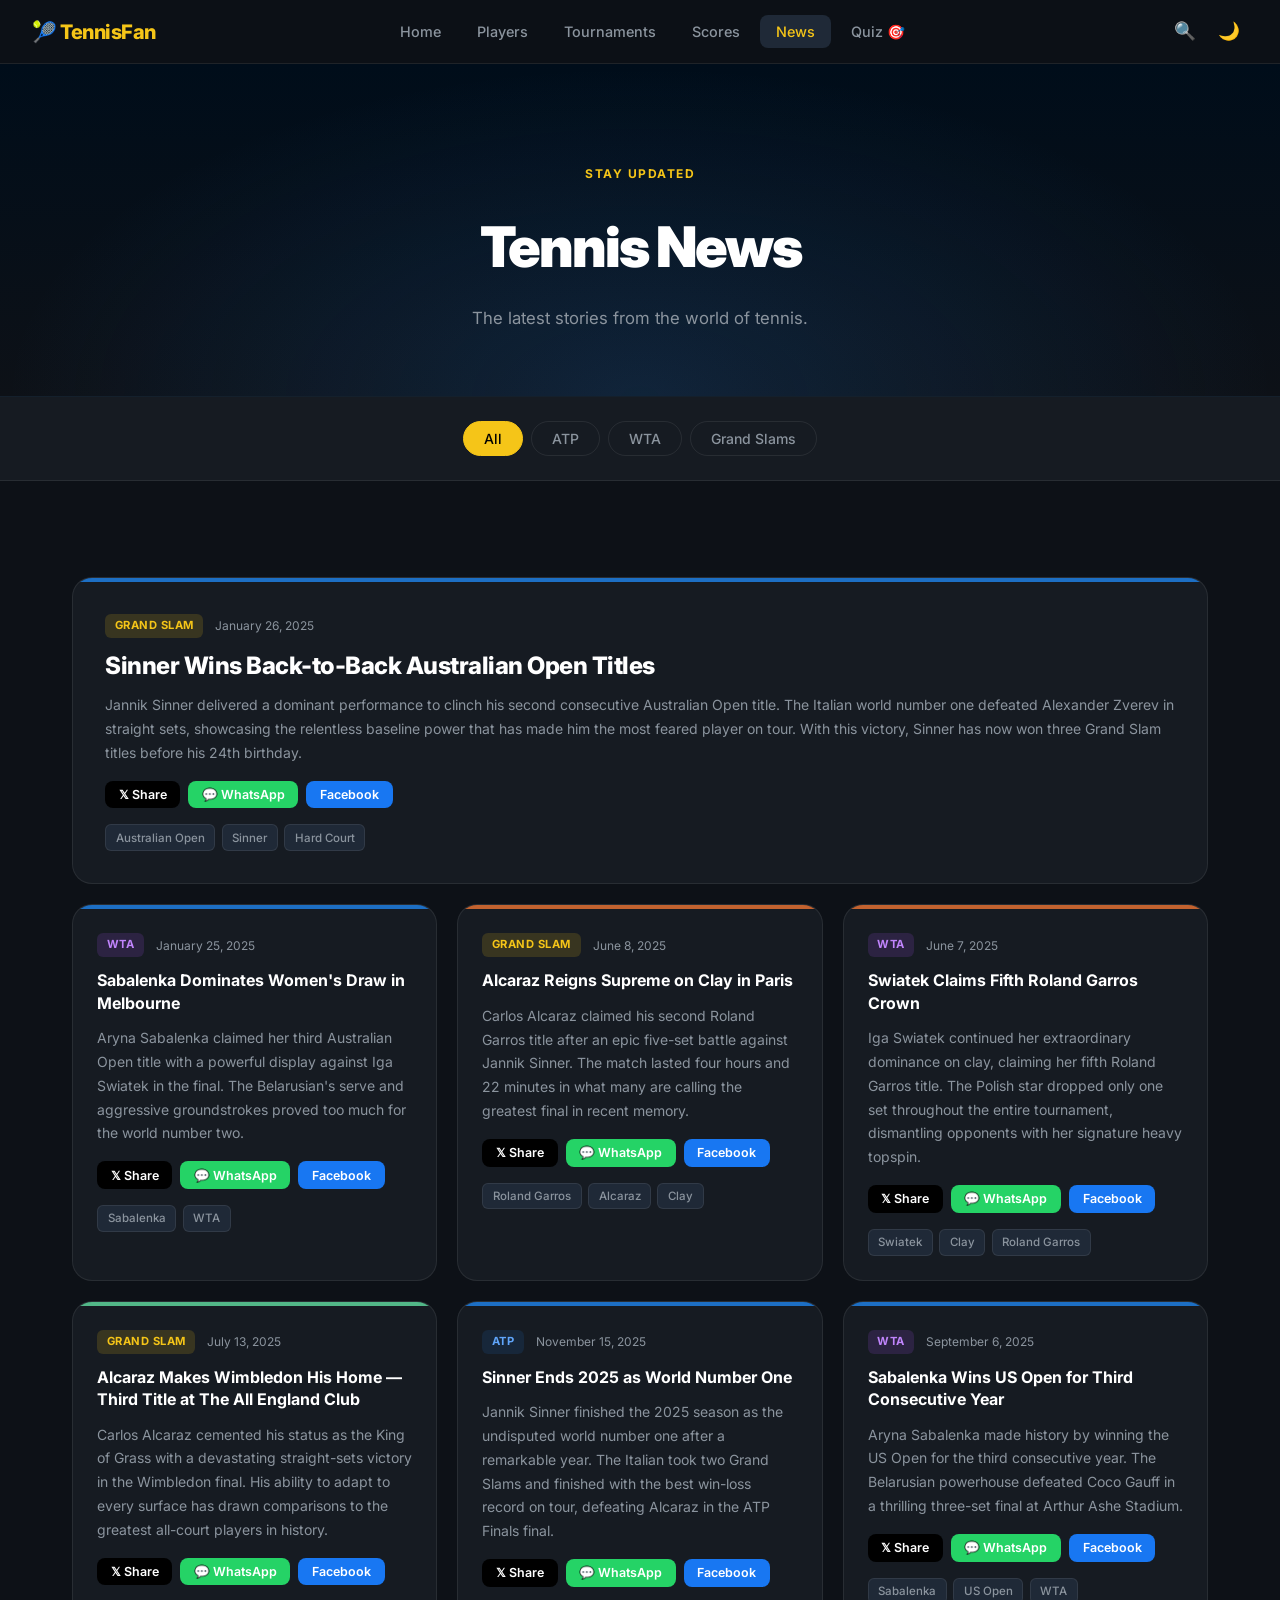
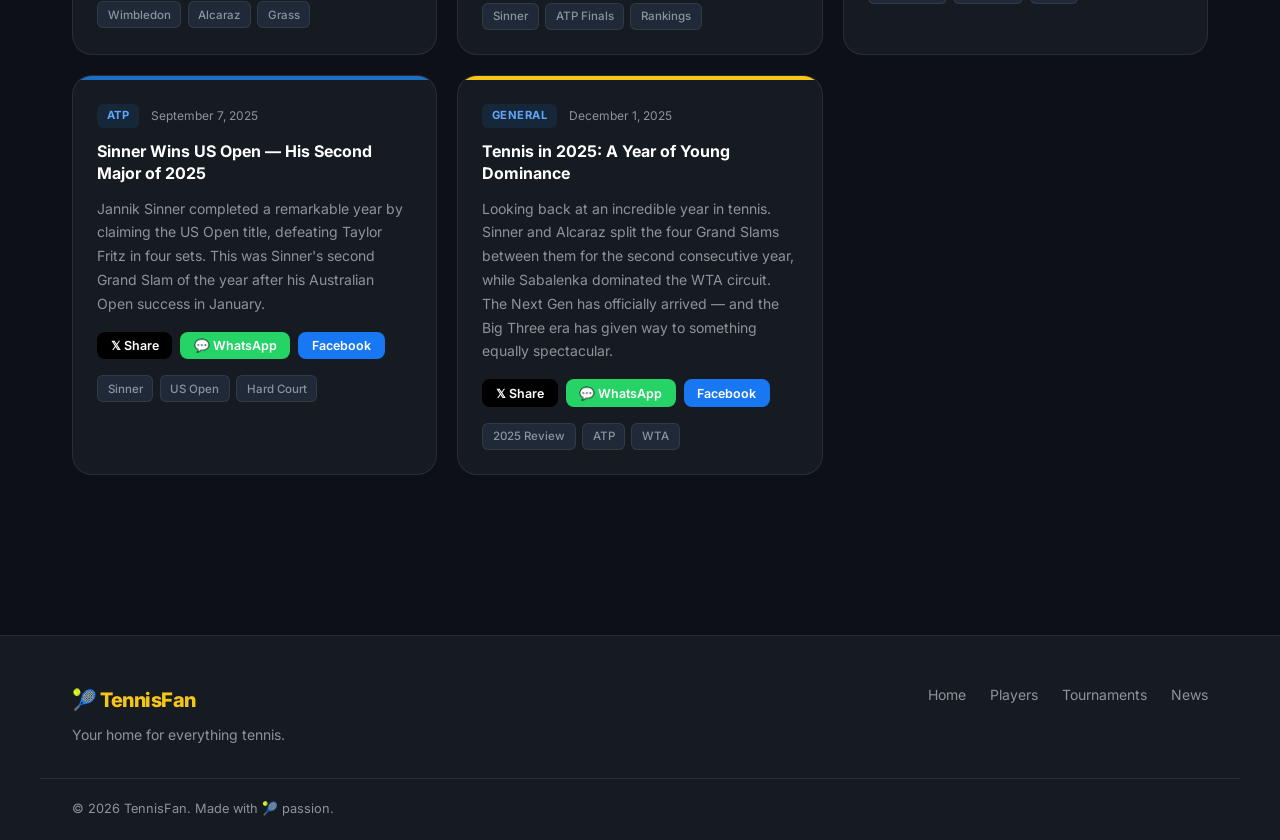
==== news.html @ ade9183c "first commit" ====
<!DOCTYPE html>
<html lang="en">
<head>
  <meta charset="UTF-8" />
  <meta name="viewport" content="width=device-width, initial-scale=1.0" />
  <title>TennisFan — News</title>
  <link rel="preconnect" href="https://fonts.googleapis.com">
  <link href="https://fonts.googleapis.com/css2?family=Inter:wght@300;400;500;600;700;800;900&display=swap" rel="stylesheet">
  <link rel="stylesheet" href="style.css" />
</head>
<body>

  <!-- NAVBAR -->
  <nav class="navbar">
    <a href="index.html" class="logo">🎾 TennisFan</a>
    <button class="hamburger" id="hamburger">&#9776;</button>
    <ul class="nav-links" id="navLinks">
      <li><a href="index.html">Home</a></li>
      <li><a href="players.html">Players</a></li>
      <li><a href="tournaments.html">Tournaments</a></li>
      <li><a href="scores.html">Scores</a></li>
      <li><a href="news.html" class="active">News</a></li>
      <li><a href="quiz.html">Quiz 🎯</a></li>
    </ul>
    <div class="nav-actions">
      <button class="search-btn" id="searchBtn" title="Search">&#128269;</button>
      <button class="theme-toggle" id="themeToggle" title="Toggle theme">🌙</button>
    </div>
  </nav>
  <div class="search-overlay" id="searchOverlay">
    <div class="search-box">
      <input type="text" id="searchInput" placeholder="Search players, tournaments, news..." autocomplete="off" />
      <button class="search-close" id="searchClose">&times;</button>
      <div class="search-results" id="searchResults"></div>
    </div>
  </div>

  <!-- PAGE HERO -->
  <section class="page-hero page-hero-news">
    <div class="page-hero-content">
      <span class="section-tag">Stay Updated</span>
      <h1>Tennis News</h1>
      <p>The latest stories from the world of tennis.</p>
    </div>
  </section>

  <!-- NEWS FILTER -->
  <section class="news-filter-bar">
    <button class="filter-btn active" data-filter="all">All</button>
    <button class="filter-btn" data-filter="atp">ATP</button>
    <button class="filter-btn" data-filter="wta">WTA</button>
    <button class="filter-btn" data-filter="slam">Grand Slams</button>
  </section>

  <!-- NEWS GRID -->
  <section class="section news-full-section">
    <div class="news-full-grid">

      <!-- FEATURED -->
      <article class="article-card article-featured" data-category="slam atp">
        <div class="article-surface bar-blue"></div>
        <div class="article-body">
          <div class="article-meta">
            <span class="article-cat cat-slam">Grand Slam</span>
            <span class="article-date">January 26, 2025</span>
          </div>
          <h2>Sinner Wins Back-to-Back Australian Open Titles</h2>
          <p>Jannik Sinner delivered a dominant performance to clinch his second consecutive Australian Open title. The Italian world number one defeated Alexander Zverev in straight sets, showcasing the relentless baseline power that has made him the most feared player on tour. With this victory, Sinner has now won three Grand Slam titles before his 24th birthday.</p>
          <div class="share-btns">
            <button class="share-btn share-x" onclick="shareArticle('x',this)">𝕏 Share</button>
            <button class="share-btn share-wa" onclick="shareArticle('whatsapp',this)">💬 WhatsApp</button>
            <button class="share-btn share-fb" onclick="shareArticle('facebook',this)">Facebook</button>
          </div>
          <div class="article-tags">
            <span class="tag">Australian Open</span>
            <span class="tag">Sinner</span>
            <span class="tag">Hard Court</span>
          </div>
        </div>
      </article>

      <!-- REGULAR ARTICLES -->
      <article class="article-card" data-category="wta slam">
        <div class="article-surface bar-blue"></div>
        <div class="article-body">
          <div class="article-meta">
            <span class="article-cat cat-wta">WTA</span>
            <span class="article-date">January 25, 2025</span>
          </div>
          <h3>Sabalenka Dominates Women's Draw in Melbourne</h3>
          <p>Aryna Sabalenka claimed her third Australian Open title with a powerful display against Iga Swiatek in the final. The Belarusian's serve and aggressive groundstrokes proved too much for the world number two.</p>
          <div class="share-btns">
            <button class="share-btn share-x" onclick="shareArticle('x',this)">𝕏 Share</button>
            <button class="share-btn share-wa" onclick="shareArticle('whatsapp',this)">💬 WhatsApp</button>
            <button class="share-btn share-fb" onclick="shareArticle('facebook',this)">Facebook</button>
          </div>
          <div class="article-tags">
            <span class="tag">Sabalenka</span>
            <span class="tag">WTA</span>
          </div>
        </div>
      </article>

      <article class="article-card" data-category="slam atp">
        <div class="article-surface bar-clay"></div>
        <div class="article-body">
          <div class="article-meta">
            <span class="article-cat cat-slam">Grand Slam</span>
            <span class="article-date">June 8, 2025</span>
          </div>
          <h3>Alcaraz Reigns Supreme on Clay in Paris</h3>
          <p>Carlos Alcaraz claimed his second Roland Garros title after an epic five-set battle against Jannik Sinner. The match lasted four hours and 22 minutes in what many are calling the greatest final in recent memory.</p>
          <div class="share-btns">
            <button class="share-btn share-x" onclick="shareArticle('x',this)">𝕏 Share</button>
            <button class="share-btn share-wa" onclick="shareArticle('whatsapp',this)">💬 WhatsApp</button>
            <button class="share-btn share-fb" onclick="shareArticle('facebook',this)">Facebook</button>
          </div>
          <div class="article-tags">
            <span class="tag">Roland Garros</span>
            <span class="tag">Alcaraz</span>
            <span class="tag">Clay</span>
          </div>
        </div>
      </article>

      <article class="article-card" data-category="wta slam">
        <div class="article-surface bar-clay"></div>
        <div class="article-body">
          <div class="article-meta">
            <span class="article-cat cat-wta">WTA</span>
            <span class="article-date">June 7, 2025</span>
          </div>
          <h3>Swiatek Claims Fifth Roland Garros Crown</h3>
          <p>Iga Swiatek continued her extraordinary dominance on clay, claiming her fifth Roland Garros title. The Polish star dropped only one set throughout the entire tournament, dismantling opponents with her signature heavy topspin.</p>
          <div class="share-btns">
            <button class="share-btn share-x" onclick="shareArticle('x',this)">𝕏 Share</button>
            <button class="share-btn share-wa" onclick="shareArticle('whatsapp',this)">💬 WhatsApp</button>
            <button class="share-btn share-fb" onclick="shareArticle('facebook',this)">Facebook</button>
          </div>
          <div class="article-tags">
            <span class="tag">Swiatek</span>
            <span class="tag">Clay</span>
            <span class="tag">Roland Garros</span>
          </div>
        </div>
      </article>

      <article class="article-card" data-category="slam atp">
        <div class="article-surface bar-green"></div>
        <div class="article-body">
          <div class="article-meta">
            <span class="article-cat cat-slam">Grand Slam</span>
            <span class="article-date">July 13, 2025</span>
          </div>
          <h3>Alcaraz Makes Wimbledon His Home — Third Title at The All England Club</h3>
          <p>Carlos Alcaraz cemented his status as the King of Grass with a devastating straight-sets victory in the Wimbledon final. His ability to adapt to every surface has drawn comparisons to the greatest all-court players in history.</p>
          <div class="share-btns">
            <button class="share-btn share-x" onclick="shareArticle('x',this)">𝕏 Share</button>
            <button class="share-btn share-wa" onclick="shareArticle('whatsapp',this)">💬 WhatsApp</button>
            <button class="share-btn share-fb" onclick="shareArticle('facebook',this)">Facebook</button>
          </div>
          <div class="article-tags">
            <span class="tag">Wimbledon</span>
            <span class="tag">Alcaraz</span>
            <span class="tag">Grass</span>
          </div>
        </div>
      </article>

      <article class="article-card" data-category="atp">
        <div class="article-surface bar-blue"></div>
        <div class="article-body">
          <div class="article-meta">
            <span class="article-cat cat-atp">ATP</span>
            <span class="article-date">November 15, 2025</span>
          </div>
          <h3>Sinner Ends 2025 as World Number One</h3>
          <p>Jannik Sinner finished the 2025 season as the undisputed world number one after a remarkable year. The Italian took two Grand Slams and finished with the best win-loss record on tour, defeating Alcaraz in the ATP Finals final.</p>
          <div class="share-btns">
            <button class="share-btn share-x" onclick="shareArticle('x',this)">𝕏 Share</button>
            <button class="share-btn share-wa" onclick="shareArticle('whatsapp',this)">💬 WhatsApp</button>
            <button class="share-btn share-fb" onclick="shareArticle('facebook',this)">Facebook</button>
          </div>
          <div class="article-tags">
            <span class="tag">Sinner</span>
            <span class="tag">ATP Finals</span>
            <span class="tag">Rankings</span>
          </div>
        </div>
      </article>

      <article class="article-card" data-category="wta">
        <div class="article-surface bar-blue"></div>
        <div class="article-body">
          <div class="article-meta">
            <span class="article-cat cat-wta">WTA</span>
            <span class="article-date">September 6, 2025</span>
          </div>
          <h3>Sabalenka Wins US Open for Third Consecutive Year</h3>
          <p>Aryna Sabalenka made history by winning the US Open for the third consecutive year. The Belarusian powerhouse defeated Coco Gauff in a thrilling three-set final at Arthur Ashe Stadium.</p>
          <div class="share-btns">
            <button class="share-btn share-x" onclick="shareArticle('x',this)">𝕏 Share</button>
            <button class="share-btn share-wa" onclick="shareArticle('whatsapp',this)">💬 WhatsApp</button>
            <button class="share-btn share-fb" onclick="shareArticle('facebook',this)">Facebook</button>
          </div>
          <div class="article-tags">
            <span class="tag">Sabalenka</span>
            <span class="tag">US Open</span>
            <span class="tag">WTA</span>
          </div>
        </div>
      </article>

      <article class="article-card" data-category="atp">
        <div class="article-surface bar-blue"></div>
        <div class="article-body">
          <div class="article-meta">
            <span class="article-cat cat-atp">ATP</span>
            <span class="article-date">September 7, 2025</span>
          </div>
          <h3>Sinner Wins US Open — His Second Major of 2025</h3>
          <p>Jannik Sinner completed a remarkable year by claiming the US Open title, defeating Taylor Fritz in four sets. This was Sinner's second Grand Slam of the year after his Australian Open success in January.</p>
          <div class="share-btns">
            <button class="share-btn share-x" onclick="shareArticle('x',this)">𝕏 Share</button>
            <button class="share-btn share-wa" onclick="shareArticle('whatsapp',this)">💬 WhatsApp</button>
            <button class="share-btn share-fb" onclick="shareArticle('facebook',this)">Facebook</button>
          </div>
          <div class="article-tags">
            <span class="tag">Sinner</span>
            <span class="tag">US Open</span>
            <span class="tag">Hard Court</span>
          </div>
        </div>
      </article>

      <article class="article-card" data-category="atp wta">
        <div class="article-surface bar-yellow"></div>
        <div class="article-body">
          <div class="article-meta">
            <span class="article-cat cat-atp">General</span>
            <span class="article-date">December 1, 2025</span>
          </div>
          <h3>Tennis in 2025: A Year of Young Dominance</h3>
          <p>Looking back at an incredible year in tennis. Sinner and Alcaraz split the four Grand Slams between them for the second consecutive year, while Sabalenka dominated the WTA circuit. The Next Gen has officially arrived — and the Big Three era has given way to something equally spectacular.</p>
          <div class="share-btns">
            <button class="share-btn share-x" onclick="shareArticle('x',this)">𝕏 Share</button>
            <button class="share-btn share-wa" onclick="shareArticle('whatsapp',this)">💬 WhatsApp</button>
            <button class="share-btn share-fb" onclick="shareArticle('facebook',this)">Facebook</button>
          </div>
          <div class="article-tags">
            <span class="tag">2025 Review</span>
            <span class="tag">ATP</span>
            <span class="tag">WTA</span>
          </div>
        </div>
      </article>

    </div>
  </section>

  <!-- FOOTER -->
  <footer class="footer">
    <div class="footer-inner">
      <div class="footer-brand">
        <span class="logo">🎾 TennisFan</span>
        <p>Your home for everything tennis.</p>
      </div>
      <div class="footer-links">
        <a href="index.html">Home</a>
        <a href="players.html">Players</a>
        <a href="tournaments.html">Tournaments</a>
        <a href="news.html">News</a>
      </div>
    </div>
    <div class="footer-bottom">
      <p>&copy; 2026 TennisFan. Made with 🎾 passion.</p>
    </div>
  </footer>

  <script src="script.js"></script>
</body>
</html>
---- style.css ----
/* ===================================================
   TENNIISFAN — MODERN DARK THEME
   =================================================== */

:root {
  --yellow:     #f5c518;
  --blue:       #1d6fc4;
  --blue-light: #4a9eff;
  --clay:       #c2622f;
  --clay-light: #e07840;
  --green:      #2d6a4f;
  --green-light:#52b788;

  --bg:         #0d1117;
  --bg2:        #161b22;
  --bg3:        #1f2937;
  --border:     rgba(255,255,255,0.08);
  --text:       #e6edf3;
  --text-muted: #8b949e;
  --white:      #ffffff;

  --radius:     12px;
  --radius-lg:  20px;
  --shadow:     0 4px 24px rgba(0,0,0,0.4);
  --shadow-lg:  0 8px 48px rgba(0,0,0,0.6);
}

/* ===== RESET ===== */
*, *::before, *::after { margin:0; padding:0; box-sizing:border-box; }
html { scroll-behavior: smooth; }

body {
  font-family: 'Inter', sans-serif;
  background: var(--bg);
  color: var(--text);
  line-height: 1.6;
  font-size: 16px;
}

a { color: inherit; text-decoration: none; }
ul { list-style: none; }
img { max-width: 100%; }

/* ===== NAVBAR ===== */
.navbar {
  position: sticky;
  top: 0;
  z-index: 1000;
  display: flex;
  align-items: center;
  justify-content: space-between;
  padding: 0 2rem;
  height: 64px;
  background: rgba(13,17,23,0.9);
  backdrop-filter: blur(12px);
  border-bottom: 1px solid var(--border);
}

.logo {
  font-size: 1.25rem;
  font-weight: 800;
  color: var(--yellow);
  letter-spacing: -0.5px;
}

.nav-links {
  display: flex;
  gap: 0.25rem;
}

.nav-links a {
  padding: 0.5rem 1rem;
  border-radius: 8px;
  font-size: 0.9rem;
  font-weight: 500;
  color: var(--text-muted);
  transition: color 0.2s, background 0.2s;
}

.nav-links a:hover,
.nav-links a.active {
  color: var(--text);
  background: var(--bg3);
}

.nav-links a.active {
  color: var(--yellow);
}

.hamburger {
  display: none;
  background: none;
  border: none;
  color: var(--text);
  font-size: 1.5rem;
  cursor: pointer;
}

/* ===== HERO (HOME) ===== */
.hero {
  position: relative;
  min-height: 92vh;
  display: flex;
  align-items: center;
  justify-content: center;
  overflow: hidden;
  background: #0d1117;
  text-align: center;
  padding: 4rem 2rem;
}

.hero-video {
  position: absolute;
  inset: 0;
  width: 100%;
  height: 100%;
  object-fit: cover;
  z-index: 0;
}

.hero-overlay {
  position: absolute;
  inset: 0;
  background: linear-gradient(
    180deg,
    rgba(0,0,0,0.55) 0%,
    rgba(0,0,0,0.45) 60%,
    rgba(13,17,23,0.85) 100%
  );
  z-index: 1;
}

.court-lines {
  position: absolute;
  inset: 0;
  pointer-events: none;
  z-index: 2;
}

.court-line {
  position: absolute;
  background: rgba(255,255,255,0.04);
}

.line-center {
  top: 0; bottom: 0;
  left: 50%;
  width: 1px;
}

.line-service-left {
  left: 25%; right: 50%;
  top: 30%; bottom: 30%;
  border: 1px solid rgba(255,255,255,0.04);
}

.line-service-right {
  left: 50%; right: 25%;
  top: 30%; bottom: 30%;
  border: 1px solid rgba(255,255,255,0.04);
}

.hero-ball {
  position: absolute;
  font-size: 28rem;
  opacity: 0.04;
  right: -8rem;
  bottom: -6rem;
  pointer-events: none;
  line-height: 1;
}

.hero-content {
  position: relative;
  z-index: 2;
  max-width: 800px;
}

.hero-badge {
  display: inline-block;
  padding: 0.35rem 1rem;
  background: rgba(245,197,24,0.12);
  border: 1px solid rgba(245,197,24,0.3);
  border-radius: 100px;
  font-size: 0.8rem;
  font-weight: 600;
  color: var(--yellow);
  letter-spacing: 0.5px;
  text-transform: uppercase;
  margin-bottom: 1.5rem;
}

.hero-welcome {
  font-size: clamp(2.8rem, 7vw, 6rem);
  font-weight: 900;
  letter-spacing: -2px;
  line-height: 1.1;
  color: var(--white);
  text-shadow: 0 4px 32px rgba(0,0,0,0.6);
  animation: hero-fade-in 1.2s ease forwards;
  opacity: 0;
}

@keyframes hero-fade-in {
  from { opacity: 0; transform: translateY(24px); }
  to   { opacity: 1; transform: translateY(0); }
}

.hero-content h1 {
  font-size: clamp(2.5rem, 6vw, 5rem);
  font-weight: 900;
  line-height: 1.1;
  letter-spacing: -2px;
  margin-bottom: 1.25rem;
  color: var(--white);
}

.highlight { color: var(--yellow); }

.hero-content p {
  font-size: 1.15rem;
  color: var(--text-muted);
  max-width: 520px;
  margin: 0 auto 2.5rem;
  line-height: 1.7;
}

.hero-btns {
  display: flex;
  gap: 1rem;
  justify-content: center;
  flex-wrap: wrap;
}

/* ===== BUTTONS ===== */
.btn {
  display: inline-flex;
  align-items: center;
  gap: 0.5rem;
  padding: 0.75rem 1.75rem;
  border-radius: 10px;
  font-weight: 600;
  font-size: 0.95rem;
  transition: all 0.2s;
  cursor: pointer;
}

.btn-primary {
  background: var(--yellow);
  color: #000;
}

.btn-primary:hover {
  background: #e6b800;
  transform: translateY(-2px);
  box-shadow: 0 6px 20px rgba(245,197,24,0.3);
}

.btn-outline {
  background: transparent;
  color: var(--text);
  border: 1px solid var(--border);
}

.btn-outline:hover {
  background: var(--bg3);
  border-color: rgba(255,255,255,0.2);
  transform: translateY(-2px);
}

.center-btn {
  text-align: center;
  margin-top: 3rem;
}

/* ===== STATS BAR ===== */
.stats-bar {
  display: grid;
  grid-template-columns: repeat(4, 1fr);
  background: var(--bg2);
  border-top: 1px solid var(--border);
  border-bottom: 1px solid var(--border);
}

.stat {
  padding: 2rem 1rem;
  text-align: center;
  border-right: 1px solid var(--border);
}

.stat:last-child { border-right: none; }

.stat-number {
  display: block;
  font-size: 2.25rem;
  font-weight: 900;
  color: var(--yellow);
  letter-spacing: -1px;
  line-height: 1;
  margin-bottom: 0.4rem;
}

.stat-label {
  font-size: 0.8rem;
  color: var(--text-muted);
  text-transform: uppercase;
  letter-spacing: 0.5px;
  font-weight: 500;
}

/* ===== SECTIONS ===== */
.section {
  padding: 6rem 2rem;
  max-width: 1200px;
  margin: 0 auto;
}

.section-header {
  text-align: center;
  margin-bottom: 3.5rem;
}

.section-tag {
  display: inline-block;
  font-size: 0.75rem;
  font-weight: 700;
  text-transform: uppercase;
  letter-spacing: 1.5px;
  color: var(--yellow);
  margin-bottom: 0.75rem;
}

.section-header h2 {
  font-size: clamp(1.75rem, 4vw, 2.75rem);
  font-weight: 800;
  letter-spacing: -1px;
  margin-bottom: 0.75rem;
  color: var(--white);
}

.section-header p {
  color: var(--text-muted);
  font-size: 1rem;
  max-width: 480px;
  margin: 0 auto;
}

/* ===== SURFACES ===== */
.surfaces-section { max-width: 100%; background: var(--bg2); padding: 6rem 2rem; }
.surfaces-section .section-header { max-width: 1200px; margin: 0 auto 3.5rem; }

.surfaces-grid {
  display: grid;
  grid-template-columns: repeat(3, 1fr);
  gap: 1.5rem;
  max-width: 1200px;
  margin: 0 auto;
}

.surface-card {
  border-radius: var(--radius-lg);
  overflow: hidden;
  border: 1px solid var(--border);
  transition: transform 0.3s, box-shadow 0.3s;
}

.surface-card:hover {
  transform: translateY(-6px);
  box-shadow: var(--shadow-lg);
}

.surface-img {
  width: 100%;
  height: 200px;
  object-fit: cover;
  display: block;
  cursor: zoom-in;
}

/* ===== LIGHTBOX ===== */
.lightbox {
  display: none;
  position: fixed;
  inset: 0;
  z-index: 9999;
  background: rgba(0,0,0,0.92);
  align-items: center;
  justify-content: center;
}

.lightbox.active {
  display: flex;
}

.lightbox-img {
  max-width: 90vw;
  max-height: 85vh;
  object-fit: contain;
  border-radius: var(--radius-lg);
  box-shadow: var(--shadow-lg);
  animation: lightbox-in 0.3s ease;
}

@keyframes lightbox-in {
  from { transform: scale(0.85); opacity: 0; }
  to   { transform: scale(1);    opacity: 1; }
}

.lightbox-close {
  position: absolute;
  top: 1.25rem;
  right: 1.5rem;
  background: none;
  border: none;
  color: #fff;
  font-size: 2.5rem;
  cursor: pointer;
  line-height: 1;
  opacity: 0.8;
  transition: opacity 0.2s;
}

.lightbox-close:hover { opacity: 1; }

.surface-info {
  padding: 1.5rem;
  background: var(--bg3);
}

.surface-info h3 {
  font-size: 1.2rem;
  font-weight: 700;
  margin-bottom: 0.5rem;
  color: var(--white);
}

.surface-info p {
  font-size: 0.9rem;
  color: var(--text-muted);
  line-height: 1.6;
  margin-bottom: 1rem;
}

.surface-tag {
  font-size: 0.75rem;
  font-weight: 600;
  color: var(--yellow);
  text-transform: uppercase;
  letter-spacing: 0.5px;
}

/* ===== FEATURED PLAYERS ===== */
.featured-grid {
  display: grid;
  grid-template-columns: repeat(4, 1fr);
  gap: 1.25rem;
}

.featured-card {
  background: var(--bg2);
  border: 1px solid var(--border);
  border-radius: var(--radius-lg);
  padding: 1.75rem;
  display: flex;
  flex-direction: column;
  align-items: center;
  text-align: center;
  gap: 1rem;
  transition: all 0.25s;
}

.featured-card:hover {
  border-color: rgba(245,197,24,0.3);
  transform: translateY(-4px);
  box-shadow: var(--shadow);
}

.player-avatar {
  width: 80px;
  height: 80px;
  border-radius: 50%;
  display: flex;
  align-items: center;
  justify-content: center;
  font-size: 1.4rem;
  font-weight: 800;
  color: var(--white);
  flex-shrink: 0;
}

.player-info { display: flex; flex-direction: column; gap: 0.25rem; }

.rank-badge {
  display: inline-block;
  padding: 0.2rem 0.6rem;
  background: rgba(245,197,24,0.12);
  border: 1px solid rgba(245,197,24,0.25);
  border-radius: 100px;
  font-size: 0.72rem;
  font-weight: 700;
  color: var(--yellow);
  text-transform: uppercase;
  margin-bottom: 0.25rem;
}

.player-info h3 {
  font-size: 1rem;
  font-weight: 700;
  color: var(--white);
}

.player-info p {
  font-size: 0.82rem;
  color: var(--text-muted);
}

/* Player avatar colors */
.av-sinner    { background: linear-gradient(135deg, #1d4ed8, #3b82f6); }
.av-alcaraz   { background: linear-gradient(135deg, #b91c1c, #ef4444); }
.av-sabalenka { background: linear-gradient(135deg, #7c3aed, #a855f7); }
.av-swiatek   { background: linear-gradient(135deg, #c2622f, #e07840); }
.av-djokovic  { background: linear-gradient(135deg, #0f766e, #14b8a6); }
.av-zverev    { background: linear-gradient(135deg, #15803d, #22c55e); }
.av-medvedev  { background: linear-gradient(135deg, #1e40af, #60a5fa); }
.av-fritz     { background: linear-gradient(135deg, #9a3412, #f97316); }
.av-ruud      { background: linear-gradient(135deg, #1e3a5f, #3b82f6); }
.av-rublev    { background: linear-gradient(135deg, #7f1d1d, #f87171); }
.av-dimitrov  { background: linear-gradient(135deg, #065f46, #34d399); }
.av-deminaur  { background: linear-gradient(135deg, #1c1917, #a8a29e); }
.av-gauff     { background: linear-gradient(135deg, #1e3a8a, #60a5fa); }
.av-rybakina  { background: linear-gradient(135deg, #78350f, #fbbf24); }
.av-pegula    { background: linear-gradient(135deg, #14532d, #4ade80); }
.av-zheng     { background: linear-gradient(135deg, #1e1b4b, #818cf8); }
.av-andreeva  { background: linear-gradient(135deg, #881337, #fb7185); }
.av-navarro   { background: linear-gradient(135deg, #134e4a, #2dd4bf); }
.av-kasatkina { background: linear-gradient(135deg, #4a1d96, #c084fc); }
.av-badosa    { background: linear-gradient(135deg, #92400e, #fcd34d); }
.av-federer   { background: linear-gradient(135deg, #1e293b, #64748b); }
.av-nadal     { background: linear-gradient(135deg, #7f1d1d, #dc2626); }
.av-serena    { background: linear-gradient(135deg, #1e1b4b, #4f46e5); }
.av-agassi    { background: linear-gradient(135deg, #064e3b, #059669); }
.av-sampras   { background: linear-gradient(135deg, #1c1917, #78716c); }

/* Small avatars for tables */
.player-avatar-sm {
  display: inline-block;
  width: 40px;
  height: 40px;
  border-radius: 50%;
  object-fit: cover;
  object-position: top center;
  margin-right: 0.6rem;
  flex-shrink: 0;
  vertical-align: middle;
  border: 2px solid var(--border);
  background: var(--bg3);
  cursor: zoom-in;
  transition: border-color 0.2s, transform 0.2s;
}

.player-avatar-sm:hover {
  border-color: var(--yellow);
  transform: scale(1.1);
}

/* ===== NEWS PREVIEW (HOME) ===== */
.news-preview-section { max-width: 100%; background: var(--bg2); padding: 6rem 2rem; }
.news-preview-section .section-header { max-width: 1200px; margin: 0 auto 3rem; }

.news-grid {
  display: grid;
  grid-template-columns: 1.6fr 1fr 1fr;
  gap: 1.25rem;
  max-width: 1200px;
  margin: 0 auto;
}

.news-card {
  background: var(--bg3);
  border: 1px solid var(--border);
  border-radius: var(--radius-lg);
  overflow: hidden;
  transition: all 0.25s;
}

.news-card:hover {
  border-color: rgba(255,255,255,0.15);
  transform: translateY(-4px);
  box-shadow: var(--shadow);
}

.news-surface-bar {
  height: 4px;
}

.bar-clay   { background: var(--clay); }
.bar-blue   { background: var(--blue); }
.bar-green  { background: var(--green-light); }
.bar-yellow { background: var(--yellow); }

.news-body { padding: 1.5rem; }

.news-featured .news-body { padding: 2rem; }

.news-category {
  display: inline-block;
  font-size: 0.72rem;
  font-weight: 700;
  text-transform: uppercase;
  letter-spacing: 1px;
  color: var(--yellow);
  margin-bottom: 0.75rem;
}

.news-card h3 {
  font-size: 1rem;
  font-weight: 700;
  line-height: 1.4;
  margin-bottom: 0.75rem;
  color: var(--white);
}

.news-featured h3 {
  font-size: 1.35rem;
}

.news-card p {
  font-size: 0.875rem;
  color: var(--text-muted);
  line-height: 1.7;
  margin-bottom: 1rem;
}

.news-date {
  font-size: 0.75rem;
  color: var(--text-muted);
}

/* ===== PAGE HERO ===== */
.page-hero {
  padding: 6rem 2rem 4rem;
  text-align: center;
  background: radial-gradient(ellipse at 50% 100%, rgba(45,106,79,0.2) 0%, transparent 70%),
              linear-gradient(180deg, #0a1628 0%, var(--bg) 100%);
  border-bottom: 1px solid var(--border);
}

.page-hero-tournaments {
  background: radial-gradient(ellipse at 50% 100%, rgba(194,98,47,0.2) 0%, transparent 70%),
              linear-gradient(180deg, #1a0a00 0%, var(--bg) 100%);
}

.page-hero-news {
  background: radial-gradient(ellipse at 50% 100%, rgba(29,111,196,0.2) 0%, transparent 70%),
              linear-gradient(180deg, #000d1a 0%, var(--bg) 100%);
}

.page-hero-content h1 {
  font-size: clamp(2rem, 5vw, 3.5rem);
  font-weight: 900;
  letter-spacing: -2px;
  color: var(--white);
  margin: 0.5rem 0 0.75rem;
}

.page-hero-content p {
  font-size: 1.05rem;
  color: var(--text-muted);
}

/* ===== RANKINGS TABLE ===== */
.rankings-section { max-width: 1200px; }
.rankings-wta { background: none; }

.rankings-table-wrap {
  overflow-x: auto;
  border-radius: var(--radius-lg);
  border: 1px solid var(--border);
}

.rankings-table {
  width: 100%;
  border-collapse: collapse;
}

.rankings-table thead th {
  padding: 1rem 1.25rem;
  font-size: 0.75rem;
  font-weight: 600;
  text-transform: uppercase;
  letter-spacing: 0.5px;
  color: var(--text-muted);
  text-align: left;
  background: var(--bg2);
  border-bottom: 1px solid var(--border);
}

.rankings-table tbody tr {
  border-bottom: 1px solid var(--border);
  transition: background 0.15s;
}

.rankings-table tbody tr:last-child { border-bottom: none; }

.rankings-table tbody tr:hover { background: rgba(255,255,255,0.03); }

.rankings-table td {
  padding: 0.9rem 1.25rem;
  font-size: 0.9rem;
  color: var(--text);
  background: var(--bg3);
  vertical-align: middle;
}

.rank-top3 td { background: rgba(245,197,24,0.04); }

.rank-num {
  display: inline-flex;
  align-items: center;
  justify-content: center;
  width: 32px;
  height: 32px;
  border-radius: 8px;
  font-size: 0.85rem;
  font-weight: 700;
  background: var(--bg2);
  color: var(--text-muted);
}

.rank-num.gold   { background: rgba(245,197,24,0.15); color: var(--yellow); }
.rank-num.silver { background: rgba(200,200,200,0.12); color: #c0c0c0; }
.rank-num.bronze { background: rgba(180,100,40,0.15); color: #cd7f32; }

/* ===== LEGENDS ===== */
.legends-grid {
  display: grid;
  grid-template-columns: repeat(2, 1fr);
  gap: 1.5rem;
}

.legend-card {
  display: flex;
  gap: 1.5rem;
  background: var(--bg2);
  border: 1px solid var(--border);
  border-radius: var(--radius-lg);
  padding: 2rem;
  transition: all 0.25s;
}

.legend-card:hover {
  border-color: rgba(245,197,24,0.2);
  transform: translateY(-3px);
  box-shadow: var(--shadow);
}

.legend-avatar {
  width: 80px;
  height: 80px;
  border-radius: 50%;
  object-fit: cover;
  object-position: top center;
  flex-shrink: 0;
  border: 3px solid var(--border);
  background: var(--bg3);
  cursor: zoom-in;
  transition: border-color 0.2s, transform 0.2s;
}

.legend-avatar:hover {
  border-color: var(--yellow);
  transform: scale(1.08);
}

.legend-info { flex: 1; }

.legend-info h3 {
  font-size: 1.15rem;
  font-weight: 700;
  color: var(--white);
  margin-bottom: 0.2rem;
}

.legend-country {
  font-size: 0.82rem;
  color: var(--text-muted);
  margin-bottom: 0.75rem;
  display: block;
}

.legend-slams {
  display: flex;
  flex-wrap: wrap;
  gap: 0.4rem;
  margin-bottom: 0.75rem;
}

.slam-badge {
  padding: 0.2rem 0.55rem;
  border-radius: 6px;
  font-size: 0.72rem;
  font-weight: 700;
  letter-spacing: 0.3px;
}

.slam-badge.slam-ao  { background: rgba(29,111,196,0.2); color: #60a5fa; border: 1px solid rgba(29,111,196,0.3); }
.slam-badge.slam-rg  { background: rgba(194,98,47,0.2);  color: #f97316; border: 1px solid rgba(194,98,47,0.3); }
.slam-badge.slam-w   { background: rgba(45,106,79,0.2);  color: #4ade80; border: 1px solid rgba(45,106,79,0.3); }
.slam-badge.slam-uso { background: rgba(100,60,200,0.2); color: #a78bfa; border: 1px solid rgba(100,60,200,0.3); }

.legend-info p {
  font-size: 0.875rem;
  color: var(--text-muted);
  line-height: 1.7;
  margin-bottom: 1rem;
}

.legend-stat-row {
  display: flex;
  gap: 1.5rem;
  font-size: 0.8rem;
  color: var(--text-muted);
}

.legend-stat-row strong { color: var(--text); }

/* ===== CALENDAR ===== */
.calendar-section { max-width: 900px; margin: 0 auto; }

.calendar-list {
  display: flex;
  flex-direction: column;
  gap: 1rem;
}

.calendar-item {
  display: flex;
  align-items: center;
  gap: 1.5rem;
  background: var(--bg2);
  border: 1px solid var(--border);
  border-radius: var(--radius-lg);
  padding: 1.5rem 2rem;
  transition: all 0.25s;
}

.calendar-item:hover {
  transform: translateX(6px);
  border-color: rgba(255,255,255,0.15);
}

.cal-month {
  font-size: 0.8rem;
  font-weight: 800;
  letter-spacing: 1px;
  color: var(--text-muted);
  width: 40px;
  text-align: center;
  flex-shrink: 0;
}

.cal-bar {
  width: 4px;
  height: 60px;
  border-radius: 2px;
  flex-shrink: 0;
}

.cal-ao  .cal-bar { background: var(--blue); }
.cal-rg  .cal-bar { background: var(--clay); }
.cal-w   .cal-bar { background: var(--green-light); }
.cal-uso .cal-bar { background: #7c3aed; }

.cal-info { flex: 1; }

.cal-info h3 {
  font-size: 1.1rem;
  font-weight: 700;
  color: var(--white);
  margin-bottom: 0.25rem;
}

.cal-dates {
  font-size: 0.88rem;
  color: var(--yellow);
  font-weight: 600;
  margin-bottom: 0.2rem;
}

.cal-info p {
  font-size: 0.82rem;
  color: var(--text-muted);
}

.cal-badge {
  padding: 0.35rem 0.9rem;
  border-radius: 100px;
  font-size: 0.75rem;
  font-weight: 700;
  flex-shrink: 0;
}

.badge-hard  { background: rgba(29,111,196,0.15); color: #60a5fa; border: 1px solid rgba(29,111,196,0.3); }
.badge-clay  { background: rgba(194,98,47,0.15);  color: #f97316; border: 1px solid rgba(194,98,47,0.3); }
.badge-grass { background: rgba(45,106,79,0.15);  color: #4ade80; border: 1px solid rgba(45,106,79,0.3); }

/* ===== GRAND SLAM PROFILES ===== */
.slams-deep { max-width: 1200px; }

.slam-profile {
  display: flex;
  background: var(--bg2);
  border: 1px solid var(--border);
  border-radius: var(--radius-lg);
  overflow: hidden;
  margin-bottom: 1.5rem;
  transition: box-shadow 0.25s;
}

.slam-profile:hover { box-shadow: var(--shadow); }

.slam-color-band {
  width: 6px;
  flex-shrink: 0;
}

.band-ao  { background: var(--blue); }
.band-rg  { background: var(--clay); }
.band-w   { background: var(--green-light); }
.band-uso { background: #7c3aed; }

.slam-profile-content { padding: 2rem; flex: 1; }

.slam-header-row {
  display: flex;
  justify-content: space-between;
  align-items: flex-start;
  margin-bottom: 1rem;
}

.slam-surface-tag {
  display: inline-block;
  padding: 0.25rem 0.75rem;
  border-radius: 100px;
  font-size: 0.72rem;
  font-weight: 700;
  text-transform: uppercase;
  letter-spacing: 0.5px;
  margin-bottom: 0.5rem;
}

.stag-hard  { background: rgba(29,111,196,0.15);  color: #60a5fa; border: 1px solid rgba(29,111,196,0.3); }
.stag-clay  { background: rgba(194,98,47,0.15);   color: #f97316; border: 1px solid rgba(194,98,47,0.3); }
.stag-grass { background: rgba(45,106,79,0.15);   color: #4ade80; border: 1px solid rgba(45,106,79,0.3); }

.slam-profile-content h3 {
  font-size: 1.5rem;
  font-weight: 800;
  color: var(--white);
  letter-spacing: -0.5px;
}

.slam-location {
  font-size: 0.85rem;
  color: var(--text-muted);
  margin-top: 0.2rem;
}

.slam-emblem { font-size: 2.5rem; }

.slam-profile-content > p {
  font-size: 0.9rem;
  color: var(--text-muted);
  line-height: 1.8;
  margin-bottom: 1.5rem;
}

.slam-facts {
  display: grid;
  grid-template-columns: repeat(4, 1fr);
  gap: 1rem;
  background: var(--bg3);
  border-radius: 10px;
  padding: 1.25rem;
  margin-bottom: 1.5rem;
}

.slam-fact { text-align: center; }

.slam-fact-label {
  display: block;
  font-size: 0.72rem;
  text-transform: uppercase;
  letter-spacing: 0.5px;
  color: var(--text-muted);
  margin-bottom: 0.3rem;
  font-weight: 600;
}

.slam-fact-value {
  font-size: 0.9rem;
  font-weight: 700;
  color: var(--white);
}

.slam-champions h4 {
  font-size: 0.8rem;
  text-transform: uppercase;
  letter-spacing: 0.5px;
  color: var(--text-muted);
  margin-bottom: 0.75rem;
  font-weight: 600;
}

.champions-row {
  display: grid;
  grid-template-columns: repeat(4, 1fr);
  gap: 0.75rem;
}

.champion-item {
  background: var(--bg3);
  border-radius: 8px;
  padding: 0.75rem;
}

.champion-item span {
  display: block;
  font-size: 0.72rem;
  color: var(--text-muted);
  margin-bottom: 0.3rem;
}

.champion-item strong {
  font-size: 0.85rem;
  color: var(--white);
}

/* ===== NEWS PAGE ===== */
.news-filter-bar {
  display: flex;
  gap: 0.5rem;
  padding: 1.5rem 2rem;
  background: var(--bg2);
  border-bottom: 1px solid var(--border);
  justify-content: center;
}

.filter-btn {
  padding: 0.5rem 1.25rem;
  border-radius: 100px;
  border: 1px solid var(--border);
  background: transparent;
  color: var(--text-muted);
  font-size: 0.875rem;
  font-weight: 500;
  cursor: pointer;
  transition: all 0.2s;
  font-family: 'Inter', sans-serif;
}

.filter-btn:hover {
  background: var(--bg3);
  color: var(--text);
}

.filter-btn.active {
  background: var(--yellow);
  color: #000;
  border-color: var(--yellow);
}

.news-full-section { max-width: 1200px; }

.news-full-grid {
  display: grid;
  grid-template-columns: repeat(3, 1fr);
  gap: 1.25rem;
}

.article-card {
  background: var(--bg2);
  border: 1px solid var(--border);
  border-radius: var(--radius-lg);
  overflow: hidden;
  transition: all 0.25s;
}

.article-card:hover {
  border-color: rgba(255,255,255,0.15);
  transform: translateY(-4px);
  box-shadow: var(--shadow);
}

.article-featured {
  grid-column: span 3;
}

.article-surface {
  height: 4px;
}

.article-body { padding: 1.5rem; }

.article-featured .article-body { padding: 2rem; }

.article-meta {
  display: flex;
  align-items: center;
  gap: 0.75rem;
  margin-bottom: 0.75rem;
}

.article-cat {
  display: inline-block;
  padding: 0.2rem 0.6rem;
  border-radius: 6px;
  font-size: 0.7rem;
  font-weight: 700;
  text-transform: uppercase;
  letter-spacing: 0.5px;
}

.cat-slam { background: rgba(245,197,24,0.15); color: var(--yellow); }
.cat-atp  { background: rgba(29,111,196,0.15); color: #60a5fa; }
.cat-wta  { background: rgba(168,85,247,0.15); color: #c084fc; }

.article-date {
  font-size: 0.75rem;
  color: var(--text-muted);
}

.article-card h2 {
  font-size: 1.5rem;
  font-weight: 800;
  color: var(--white);
  line-height: 1.3;
  letter-spacing: -0.5px;
  margin-bottom: 0.75rem;
}

.article-card h3 {
  font-size: 1rem;
  font-weight: 700;
  color: var(--white);
  line-height: 1.4;
  margin-bottom: 0.75rem;
}

.article-card p {
  font-size: 0.875rem;
  color: var(--text-muted);
  line-height: 1.7;
  margin-bottom: 1rem;
}

.article-tags {
  display: flex;
  flex-wrap: wrap;
  gap: 0.4rem;
}

.tag {
  padding: 0.2rem 0.6rem;
  background: var(--bg3);
  border: 1px solid var(--border);
  border-radius: 6px;
  font-size: 0.72rem;
  color: var(--text-muted);
  font-weight: 500;
}

.hidden-card { display: none; }

/* ===== CHAMPIONS MODAL ===== */
.champions-btn {
  margin-top: 1.25rem;
  font-size: 0.85rem;
}

.champ-modal-overlay {
  display: none;
  position: fixed;
  inset: 0;
  z-index: 9999;
  background: rgba(0,0,0,0.85);
  align-items: center;
  justify-content: center;
  padding: 1rem;
}

.champ-modal-overlay.active {
  display: flex;
}

.champ-modal {
  background: var(--bg2);
  border: 1px solid var(--border);
  border-radius: var(--radius-lg);
  width: 100%;
  max-width: 720px;
  max-height: 85vh;
  display: flex;
  flex-direction: column;
  animation: lightbox-in 0.3s ease;
  overflow: hidden;
}

.champ-modal-header {
  display: flex;
  align-items: center;
  justify-content: space-between;
  padding: 1.25rem 1.5rem;
  border-bottom: 1px solid var(--border);
  flex-shrink: 0;
}

.champ-modal-header h2 {
  font-size: 1.2rem;
  font-weight: 700;
  color: var(--yellow);
}

.champ-modal-close {
  background: none;
  border: none;
  color: var(--text-muted);
  font-size: 1.8rem;
  cursor: pointer;
  line-height: 1;
  transition: color 0.2s;
}

.champ-modal-close:hover { color: var(--white); }

.champ-modal-body {
  overflow-y: auto;
  padding: 0;
}

.champ-table {
  width: 100%;
  border-collapse: collapse;
}

.champ-table thead th {
  position: sticky;
  top: 0;
  background: var(--bg3);
  padding: 0.75rem 1.25rem;
  text-align: left;
  font-size: 0.8rem;
  font-weight: 600;
  text-transform: uppercase;
  letter-spacing: 0.05em;
  color: var(--text-muted);
  border-bottom: 1px solid var(--border);
}

.champ-table tbody tr {
  border-bottom: 1px solid var(--border);
  transition: background 0.15s;
}

.champ-table tbody tr:hover { background: var(--bg3); }

.champ-table tbody td {
  padding: 0.65rem 1.25rem;
  font-size: 0.9rem;
  color: var(--text);
}

.champ-table tbody td:first-child {
  font-weight: 700;
  color: var(--yellow);
  width: 70px;
}

/* ===== DARK / LIGHT MODE ===== */
body.light {
  --bg:         #f4f6f9;
  --bg2:        #ffffff;
  --bg3:        #e8ecf1;
  --border:     rgba(0,0,0,0.1);
  --text:       #1a1f2e;
  --text-muted: #5a6270;
  --white:      #1a1f2e;
}

body.light .navbar {
  background: rgba(244,246,249,0.95);
  border-bottom-color: rgba(0,0,0,0.1);
}

body.light .nav-links a { color: #5a6270; }
body.light .nav-links a:hover,
body.light .nav-links a.active { background: #e8ecf1; color: #1a1f2e; }
body.light .nav-links a.active { color: var(--yellow); }

/* ===== NAVBAR ACTIONS ===== */
.nav-actions {
  display: flex;
  align-items: center;
  gap: 0.4rem;
  margin-left: 1rem;
}

.search-btn, .theme-toggle {
  background: none;
  border: none;
  color: var(--text-muted);
  font-size: 1.1rem;
  cursor: pointer;
  padding: 0.4rem 0.5rem;
  border-radius: 8px;
  transition: background 0.2s, color 0.2s;
}

.search-btn:hover, .theme-toggle:hover {
  background: var(--bg3);
  color: var(--text);
}

/* ===== SEARCH OVERLAY ===== */
.search-overlay {
  display: none;
  position: fixed;
  inset: 0;
  z-index: 9998;
  background: rgba(0,0,0,0.8);
  align-items: flex-start;
  justify-content: center;
  padding-top: 8rem;
}

.search-overlay.active { display: flex; }

.search-box {
  background: var(--bg2);
  border: 1px solid var(--border);
  border-radius: var(--radius-lg);
  width: 100%;
  max-width: 600px;
  padding: 1.25rem;
  position: relative;
  animation: lightbox-in 0.25s ease;
}

.search-box input {
  width: 100%;
  background: var(--bg3);
  border: 1px solid var(--border);
  border-radius: 10px;
  padding: 0.85rem 3rem 0.85rem 1rem;
  font-size: 1rem;
  color: var(--text);
  outline: none;
  font-family: inherit;
}

.search-box input:focus { border-color: var(--yellow); }

.search-close {
  position: absolute;
  top: 1.35rem;
  right: 1.5rem;
  background: none;
  border: none;
  color: var(--text-muted);
  font-size: 1.6rem;
  cursor: pointer;
  line-height: 1;
}

.search-results { margin-top: 0.75rem; }

.search-result-item {
  display: flex;
  align-items: center;
  gap: 0.75rem;
  padding: 0.75rem 1rem;
  border-radius: 10px;
  cursor: pointer;
  transition: background 0.15s;
  text-decoration: none;
  color: var(--text);
}

.search-result-item:hover { background: var(--bg3); }

.search-result-type {
  font-size: 0.7rem;
  font-weight: 600;
  text-transform: uppercase;
  letter-spacing: 0.05em;
  padding: 0.2rem 0.5rem;
  border-radius: 6px;
  background: var(--bg3);
  color: var(--text-muted);
  flex-shrink: 0;
}

.search-no-results {
  text-align: center;
  padding: 1.5rem;
  color: var(--text-muted);
  font-size: 0.9rem;
}

/* ===== SOCIAL SHARE BUTTONS ===== */
.share-btns {
  display: flex;
  gap: 0.5rem;
  margin-bottom: 1rem;
  flex-wrap: wrap;
}

.share-btn {
  border: none;
  border-radius: 8px;
  padding: 0.4rem 0.85rem;
  font-size: 0.78rem;
  font-weight: 600;
  cursor: pointer;
  transition: opacity 0.2s, transform 0.15s;
  font-family: inherit;
}

.share-btn:hover { opacity: 0.85; transform: translateY(-1px); }
.share-x   { background: #000; color: #fff; }
.share-wa  { background: #25d366; color: #fff; }
.share-fb  { background: #1877f2; color: #fff; }

/* ===== GOAT SECTION ===== */
.goat-section { background: var(--bg2); padding: 6rem 2rem; }
.goat-section .section-header { max-width: 1200px; margin: 0 auto 3rem; }

.goat-grid {
  display: grid;
  grid-template-columns: repeat(3, 1fr);
  gap: 2rem;
  max-width: 1200px;
  margin: 0 auto;
}

.goat-card {
  background: var(--bg3);
  border: 1px solid var(--border);
  border-radius: var(--radius-lg);
  padding: 2rem;
  text-align: center;
  transition: transform 0.3s, box-shadow 0.3s;
}

.goat-card:hover {
  transform: translateY(-6px);
  box-shadow: var(--shadow-lg);
}

.goat-card-center {
  border-color: var(--yellow);
  background: linear-gradient(135deg, rgba(245,197,24,0.05), var(--bg3));
}

.goat-avatar {
  width: 100px;
  height: 100px;
  border-radius: 50%;
  object-fit: cover;
  object-position: top;
  border: 3px solid var(--yellow);
  margin-bottom: 1rem;
}

.goat-card h3 { font-size: 1.2rem; font-weight: 800; margin-bottom: 0.25rem; }
.goat-country { font-size: 0.85rem; color: var(--text-muted); display: block; margin-bottom: 1.25rem; }

.goat-stats {
  display: grid;
  grid-template-columns: 1fr 1fr;
  gap: 0.75rem;
  margin-bottom: 1.25rem;
}

.goat-stat {
  background: var(--bg2);
  border-radius: 10px;
  padding: 0.6rem;
  display: flex;
  flex-direction: column;
  gap: 0.2rem;
}

.goat-stat span { font-size: 0.7rem; color: var(--text-muted); text-transform: uppercase; letter-spacing: 0.04em; }
.goat-stat strong { font-size: 1rem; font-weight: 800; color: var(--yellow); }

.goat-desc { font-size: 0.85rem; color: var(--text-muted); line-height: 1.6; }

/* ===== H2H SECTION ===== */
.h2h-section { padding: 6rem 2rem; }
.h2h-section .section-header { max-width: 1200px; margin: 0 auto 3rem; }

.h2h-grid {
  display: grid;
  grid-template-columns: repeat(2, 1fr);
  gap: 1.5rem;
  max-width: 1000px;
  margin: 0 auto;
}

.h2h-card {
  background: var(--bg2);
  border: 1px solid var(--border);
  border-radius: var(--radius-lg);
  padding: 1.5rem;
  transition: transform 0.2s;
}

.h2h-card:hover { transform: translateY(-4px); }

.h2h-players {
  display: flex;
  align-items: center;
  justify-content: space-between;
  margin-bottom: 1rem;
}

.h2h-player {
  display: flex;
  flex-direction: column;
  align-items: center;
  gap: 0.5rem;
}

.h2h-player img {
  width: 56px;
  height: 56px;
  border-radius: 50%;
  object-fit: cover;
  object-position: top;
  border: 2px solid var(--border);
}

.h2h-player span { font-size: 0.8rem; font-weight: 600; }

.h2h-score {
  display: flex;
  align-items: center;
  gap: 0.75rem;
}

.h2h-num {
  font-size: 2rem;
  font-weight: 900;
  color: var(--yellow);
}

.h2h-vs {
  font-size: 0.75rem;
  font-weight: 700;
  color: var(--text-muted);
}

.h2h-note { font-size: 0.83rem; color: var(--text-muted); text-align: center; }

/* ===== QUIZ ===== */
.quiz-section { padding: 5rem 2rem; }

.quiz-container {
  max-width: 700px;
  margin: 0 auto;
}

.quiz-start {
  background: var(--bg2);
  border: 1px solid var(--border);
  border-radius: var(--radius-lg);
  padding: 3rem 2rem;
  text-align: center;
}

.quiz-start-icon { font-size: 4rem; margin-bottom: 1rem; }
.quiz-start h2 { font-size: 2rem; font-weight: 800; margin-bottom: 0.75rem; }
.quiz-start p { color: var(--text-muted); margin-bottom: 1.5rem; }

.quiz-difficulty {
  display: flex;
  justify-content: center;
  gap: 0.5rem;
  flex-wrap: wrap;
  margin-bottom: 2rem;
}

.quiz-diff-badge {
  background: var(--bg3);
  border: 1px solid var(--border);
  border-radius: 20px;
  padding: 0.35rem 0.85rem;
  font-size: 0.8rem;
  color: var(--text-muted);
}

.quiz-progress-bar {
  height: 6px;
  background: var(--bg3);
  border-radius: 3px;
  margin-bottom: 1.25rem;
  overflow: hidden;
}

.quiz-progress-fill {
  height: 100%;
  background: var(--yellow);
  border-radius: 3px;
  transition: width 0.4s ease;
  width: 0%;
}

.quiz-meta {
  display: flex;
  justify-content: space-between;
  font-size: 0.85rem;
  color: var(--text-muted);
  margin-bottom: 1.25rem;
  font-weight: 600;
}

.quiz-card {
  background: var(--bg2);
  border: 1px solid var(--border);
  border-radius: var(--radius-lg);
  padding: 2rem;
}

.quiz-question {
  font-size: 1.15rem;
  font-weight: 700;
  margin-bottom: 1.5rem;
  line-height: 1.5;
}

.quiz-options {
  display: flex;
  flex-direction: column;
  gap: 0.65rem;
  margin-bottom: 1.25rem;
}

.quiz-option {
  background: var(--bg3);
  border: 2px solid var(--border);
  border-radius: 10px;
  padding: 0.85rem 1.25rem;
  text-align: left;
  cursor: pointer;
  font-size: 0.95rem;
  font-family: inherit;
  color: var(--text);
  transition: border-color 0.2s, background 0.2s;
}

.quiz-option:hover:not(:disabled) { border-color: var(--yellow); background: var(--bg2); }
.quiz-option.correct { border-color: var(--green-light); background: rgba(82,183,136,0.1); color: var(--green-light); }
.quiz-option.wrong   { border-color: #ef4444; background: rgba(239,68,68,0.1); color: #ef4444; }
.quiz-option:disabled { cursor: default; }

.quiz-feedback {
  font-size: 0.9rem;
  min-height: 1.4rem;
  margin-bottom: 1rem;
  font-weight: 600;
}

/* Result Screen */
.quiz-result {
  background: var(--bg2);
  border: 1px solid var(--border);
  border-radius: var(--radius-lg);
  padding: 3rem 2rem;
  text-align: center;
}

.result-emoji { font-size: 4rem; margin-bottom: 1rem; }
.quiz-result h2 { font-size: 1.8rem; font-weight: 800; margin-bottom: 0.5rem; }
.quiz-result p { color: var(--text-muted); margin-bottom: 1.5rem; }

.result-score-circle {
  display: inline-flex;
  align-items: baseline;
  gap: 0.25rem;
  background: var(--bg3);
  border: 3px solid var(--yellow);
  border-radius: 50%;
  width: 120px;
  height: 120px;
  justify-content: center;
  margin-bottom: 1.5rem;
}

.result-score-circle span { font-size: 2.5rem; font-weight: 900; color: var(--yellow); }
.result-score-circle small { font-size: 1rem; color: var(--text-muted); }

.result-breakdown {
  display: flex;
  justify-content: center;
  gap: 1.5rem;
  margin-bottom: 2rem;
  flex-wrap: wrap;
}

.result-breakdown div {
  background: var(--bg3);
  border-radius: 10px;
  padding: 0.75rem 1.25rem;
  font-size: 0.85rem;
}

.result-breakdown strong { color: var(--yellow); display: block; font-size: 1.2rem; }

/* ===== FOOTER ===== */
.footer {
  background: var(--bg2);
  border-top: 1px solid var(--border);
  margin-top: 4rem;
}

.footer-inner {
  max-width: 1200px;
  margin: 0 auto;
  padding: 3rem 2rem 2rem;
  display: flex;
  justify-content: space-between;
  align-items: flex-start;
  gap: 2rem;
}

.footer-brand p {
  color: var(--text-muted);
  font-size: 0.875rem;
  margin-top: 0.5rem;
}

.footer-links {
  display: flex;
  gap: 1.5rem;
}

.footer-links a {
  font-size: 0.875rem;
  color: var(--text-muted);
  transition: color 0.2s;
}

.footer-links a:hover { color: var(--text); }

.footer-bottom {
  max-width: 1200px;
  margin: 0 auto;
  padding: 1.25rem 2rem;
  border-top: 1px solid var(--border);
  font-size: 0.8rem;
  color: var(--text-muted);
}

/* ===== ANIMATIONS ===== */
.fade-up {
  opacity: 0;
  transform: translateY(24px);
  transition: opacity 0.6s ease, transform 0.6s ease;
}

.fade-up.visible {
  opacity: 1;
  transform: translateY(0);
}

/* ===== RESPONSIVE ===== */
@media (max-width: 1024px) {
  .featured-grid { grid-template-columns: repeat(2, 1fr); }
  .news-grid { grid-template-columns: 1fr 1fr; }
  .news-grid .news-card:first-child { grid-column: span 2; }
  .legends-grid { grid-template-columns: 1fr; }
  .slam-facts { grid-template-columns: repeat(2, 1fr); }
  .champions-row { grid-template-columns: repeat(2, 1fr); }
  .news-full-grid { grid-template-columns: repeat(2, 1fr); }
  .article-featured { grid-column: span 2; }
  .surfaces-grid { grid-template-columns: 1fr; }
}

@media (max-width: 768px) {
  .goat-grid { grid-template-columns: 1fr; }
  .h2h-grid  { grid-template-columns: 1fr; }
  .nav-actions { margin-left: 0.25rem; }
  .navbar { padding: 0 1rem; }

  .hamburger { display: block; }

  .nav-links {
    display: none;
    position: absolute;
    top: 64px;
    left: 0; right: 0;
    flex-direction: column;
    background: var(--bg2);
    border-bottom: 1px solid var(--border);
    padding: 1rem;
    gap: 0.25rem;
  }

  .nav-links.open { display: flex; }

  .stats-bar { grid-template-columns: repeat(2, 1fr); }
  .stat { border-right: none; border-bottom: 1px solid var(--border); }

  .featured-grid { grid-template-columns: 1fr 1fr; }
  .news-grid { grid-template-columns: 1fr; }
  .news-grid .news-card:first-child { grid-column: span 1; }

  .news-full-grid { grid-template-columns: 1fr; }
  .article-featured { grid-column: span 1; }

  .legends-grid { grid-template-columns: 1fr; }
  .legend-card { flex-direction: column; text-align: center; }
  .legend-slams { justify-content: center; }
  .legend-stat-row { justify-content: center; }

  .slam-header-row { flex-direction: column; gap: 0.5rem; }
  .slam-facts { grid-template-columns: repeat(2, 1fr); }
  .champions-row { grid-template-columns: repeat(2, 1fr); }

  .calendar-item { flex-wrap: wrap; }

  .hero-content h1 { letter-spacing: -1px; }
}

@media (max-width: 480px) {
  .featured-grid { grid-template-columns: 1fr; }
  .stats-bar { grid-template-columns: repeat(2, 1fr); }
  .slam-facts { grid-template-columns: 1fr 1fr; }
  .champions-row { grid-template-columns: 1fr 1fr; }
  .footer-inner { flex-direction: column; }
  .footer-links { flex-wrap: wrap; gap: 1rem; }
  .news-filter-bar { flex-wrap: wrap; }
}
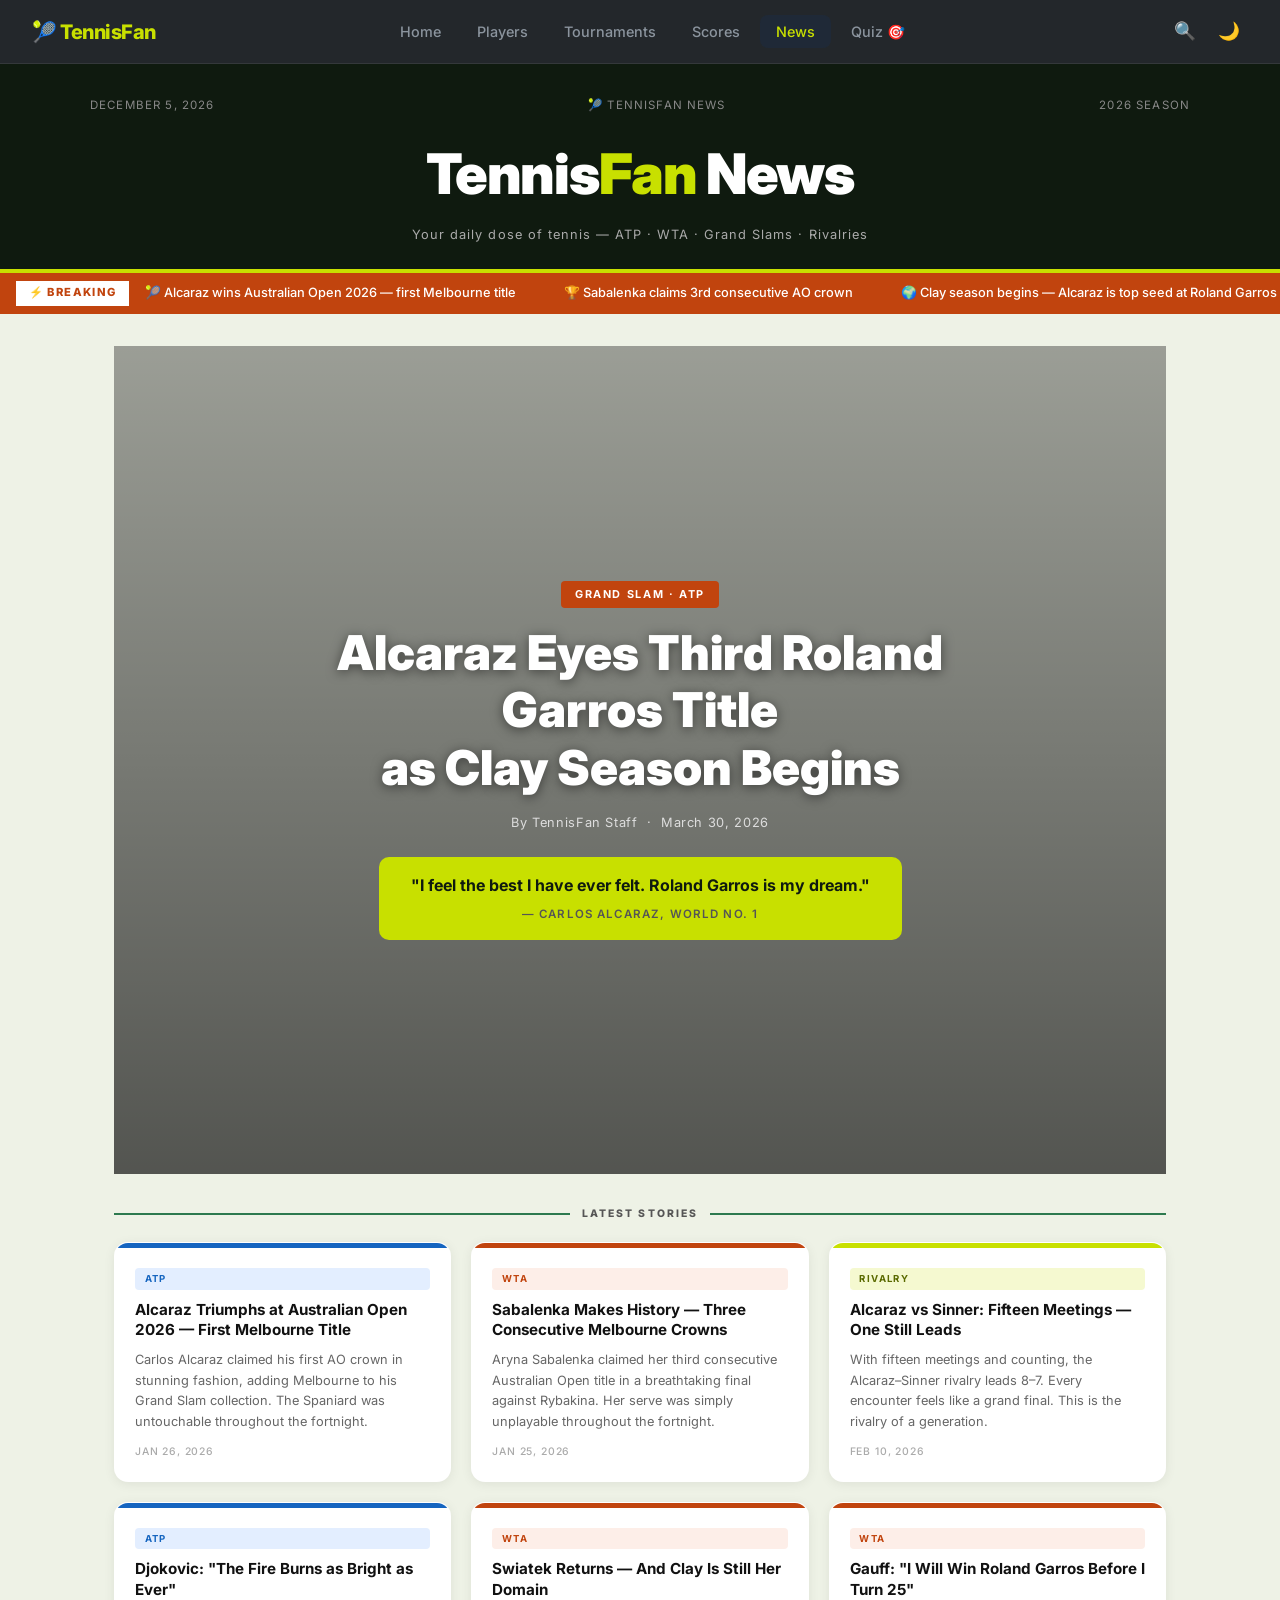
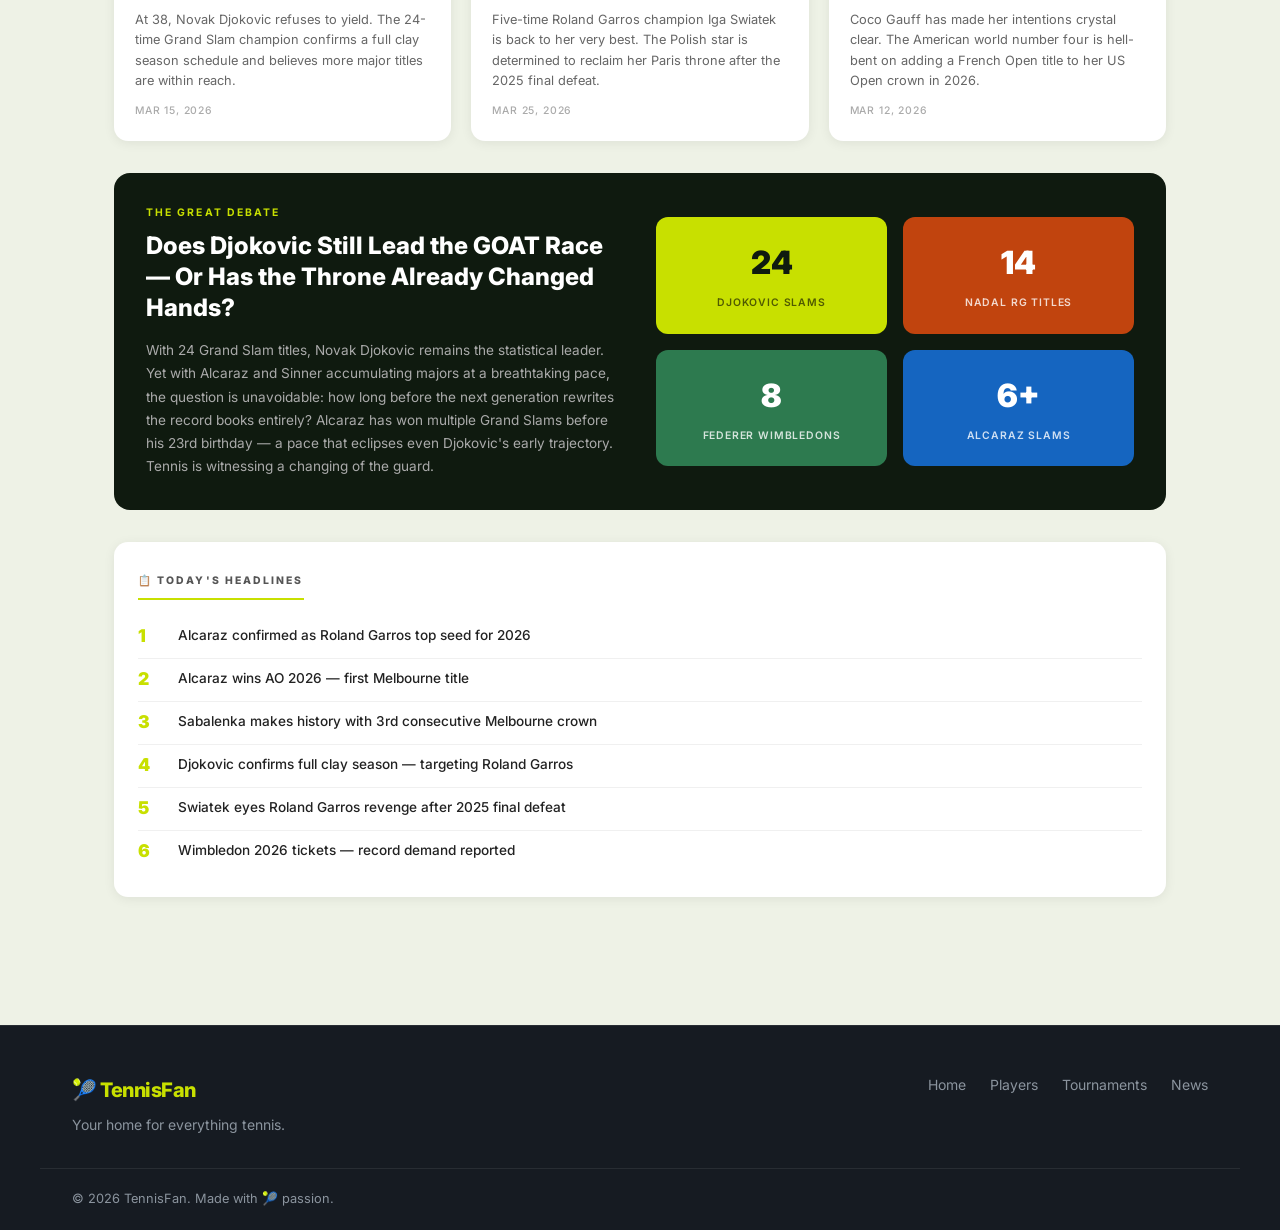
==== commit 5ababcbf: "Make news hero video full page background like home page" ====
--- a/news.html
+++ b/news.html
@@ -3,10 +3,378 @@
 <head>
   <meta charset="UTF-8" />
   <meta name="viewport" content="width=device-width, initial-scale=1.0" />
-  <title>TennisFan — News</title>
+  <title>Tennis News 2026 — Latest ATP & WTA Updates | TennisFan</title>
+  <meta name="description" content="Latest tennis news, match reports, player updates and Grand Slam coverage." />
+  <meta name="robots" content="index, follow" />
+  <link rel="canonical" href="https://inotman.github.io/Tennisfan/news.html" />
   <link rel="preconnect" href="https://fonts.googleapis.com">
   <link href="https://fonts.googleapis.com/css2?family=Inter:wght@300;400;500;600;700;800;900&display=swap" rel="stylesheet">
   <link rel="stylesheet" href="style.css" />
+  <script async src="https://www.googletagmanager.com/gtag/js?id=G-JDMQPS93XT"></script>
+  <script>window.dataLayer=window.dataLayer||[];function gtag(){dataLayer.push(arguments);}gtag('js',new Date());gtag('config','G-JDMQPS93XT');</script>
+  <style>
+    /* ── TENNIS COLOR PALETTE ───────────────────────────────────── */
+    :root {
+      --yellow:  #c8e000;   /* tennis ball */
+      --green:   #2d7a4f;   /* grass court */
+      --blue:    #1565c0;   /* hard court  */
+      --clay:    #c1440e;   /* clay court  */
+      --dark:    #0f1a0f;
+      --card-bg: #ffffff;
+    }
+
+    body { background: #eef2e6; font-family: 'Inter', sans-serif; }
+
+    /* ── NEWS HEADER ────────────────────────────────────────────── */
+    .news-header {
+      background: var(--dark);
+      padding: 2rem 1.5rem 1.5rem;
+      text-align: center;
+      border-bottom: 4px solid var(--yellow);
+    }
+    .news-header-top {
+      display: flex;
+      justify-content: space-between;
+      align-items: center;
+      max-width: 1100px;
+      margin: 0 auto 1rem;
+      font-size: 0.72rem;
+      color: #888;
+      letter-spacing: 0.1em;
+      text-transform: uppercase;
+    }
+    .news-title {
+      font-size: clamp(2rem, 6vw, 3.5rem);
+      font-weight: 900;
+      color: #fff;
+      letter-spacing: -0.02em;
+      margin: 0;
+    }
+    .news-title span { color: var(--yellow); }
+    .news-tagline {
+      font-size: 0.8rem;
+      color: #aaa;
+      margin-top: 0.3rem;
+      letter-spacing: 0.08em;
+    }
+
+    /* ── BREAKING TICKER ────────────────────────────────────────── */
+    .news-ticker {
+      background: var(--clay);
+      color: #fff;
+      display: flex;
+      align-items: center;
+      gap: 1rem;
+      overflow: hidden;
+      padding: 0.5rem 0;
+    }
+    .ticker-label {
+      background: #fff;
+      color: var(--clay);
+      font-weight: 800;
+      font-size: 0.7rem;
+      letter-spacing: 0.12em;
+      text-transform: uppercase;
+      padding: 0.2rem 0.8rem;
+      white-space: nowrap;
+      margin-left: 1rem;
+    }
+    .ticker-track {
+      display: flex;
+      gap: 3rem;
+      animation: ticker 30s linear infinite;
+      white-space: nowrap;
+      font-size: 0.8rem;
+      font-weight: 500;
+    }
+    @keyframes ticker {
+      from { transform: translateX(0); }
+      to   { transform: translateX(-50%); }
+    }
+
+    /* ── MAIN WRAP ──────────────────────────────────────────────── */
+    .news-wrap {
+      max-width: 1100px;
+      margin: 0 auto;
+      padding: 2rem 1.5rem;
+    }
+
+    /* ── FULL HERO VIDEO ────────────────────────────────────────── */
+    .news-fullhero {
+      position: relative;
+      width: 100%;
+      height: 92vh;
+      overflow: hidden;
+      display: flex;
+      align-items: center;
+      justify-content: center;
+    }
+    .news-fullhero-video {
+      position: absolute;
+      inset: 0;
+      width: 100%;
+      height: 100%;
+      object-fit: cover;
+      z-index: 0;
+    }
+    .news-fullhero-overlay {
+      position: absolute;
+      inset: 0;
+      background: linear-gradient(to bottom, rgba(0,0,0,0.35) 0%, rgba(0,0,0,0.65) 100%);
+      z-index: 1;
+    }
+    .news-fullhero-content {
+      position: relative;
+      z-index: 2;
+      text-align: center;
+      padding: 2rem;
+      max-width: 800px;
+    }
+    .hero-tag {
+      display: inline-block;
+      background: var(--clay);
+      color: #fff;
+      font-size: 0.68rem;
+      font-weight: 700;
+      letter-spacing: 0.15em;
+      text-transform: uppercase;
+      padding: 0.3rem 0.9rem;
+      border-radius: 4px;
+      margin-bottom: 1rem;
+    }
+    .news-fullhero-title {
+      font-size: clamp(1.8rem, 4vw, 3rem);
+      font-weight: 900;
+      color: #fff;
+      line-height: 1.2;
+      margin: 0 0 1rem;
+      text-shadow: 0 2px 12px rgba(0,0,0,0.5);
+    }
+    .news-fullhero-meta {
+      font-size: 0.8rem;
+      color: #ddd;
+      margin-bottom: 1.5rem;
+      letter-spacing: 0.05em;
+    }
+    .news-fullhero-quote {
+      display: inline-block;
+      background: var(--yellow);
+      color: var(--dark);
+      font-size: 1rem;
+      font-weight: 700;
+      line-height: 1.6;
+      padding: 1rem 2rem;
+      border-radius: 10px;
+      max-width: 560px;
+    }
+    .news-fullhero-quote cite {
+      display: block;
+      font-size: 0.72rem;
+      font-weight: 600;
+      font-style: normal;
+      margin-top: 0.4rem;
+      color: #555;
+      text-transform: uppercase;
+      letter-spacing: 0.1em;
+    }
+
+    /* ── SECTION LABEL ──────────────────────────────────────────── */
+    .news-section-label {
+      display: flex;
+      align-items: center;
+      gap: 0.75rem;
+      margin: 2rem 0 1.25rem;
+    }
+    .news-section-label span {
+      font-size: 0.65rem;
+      font-weight: 800;
+      letter-spacing: 0.2em;
+      text-transform: uppercase;
+      color: #555;
+      white-space: nowrap;
+    }
+    .news-section-label::before,
+    .news-section-label::after { content: ''; flex: 1; height: 2px; background: #ddd; }
+    .news-section-label.green::before,
+    .news-section-label.green::after { background: var(--green); }
+
+    /* ── CARDS GRID ─────────────────────────────────────────────── */
+    .news-grid {
+      display: grid;
+      grid-template-columns: repeat(3, 1fr);
+      gap: 1.25rem;
+      margin-bottom: 2rem;
+    }
+    .news-card {
+      background: var(--card-bg);
+      border-radius: 14px;
+      overflow: hidden;
+      box-shadow: 0 2px 12px rgba(0,0,0,0.07);
+      transition: transform 0.2s, box-shadow 0.2s;
+      display: flex;
+      flex-direction: column;
+    }
+    .news-card:hover {
+      transform: translateY(-4px);
+      box-shadow: 0 8px 24px rgba(0,0,0,0.13);
+    }
+    .card-top {
+      height: 5px;
+    }
+    .card-top.atp   { background: var(--blue); }
+    .card-top.wta   { background: var(--clay); }
+    .card-top.slam  { background: var(--green); }
+    .card-top.rival { background: var(--yellow); }
+
+    .card-body { padding: 1.25rem; flex: 1; display: flex; flex-direction: column; }
+    .card-tag {
+      display: inline-block;
+      font-size: 0.6rem;
+      font-weight: 700;
+      letter-spacing: 0.15em;
+      text-transform: uppercase;
+      padding: 0.2rem 0.6rem;
+      border-radius: 4px;
+      margin-bottom: 0.6rem;
+    }
+    .card-tag.atp   { background: #e3eeff; color: var(--blue); }
+    .card-tag.wta   { background: #fdeee8; color: var(--clay); }
+    .card-tag.slam  { background: #e4f5ec; color: var(--green); }
+    .card-tag.rival { background: #f5f9d0; color: #5a6a00; }
+
+    .card-title {
+      font-size: 0.95rem;
+      font-weight: 700;
+      color: #111;
+      line-height: 1.35;
+      margin: 0 0 0.6rem;
+      flex: 1;
+    }
+    .card-text {
+      font-size: 0.8rem;
+      color: #666;
+      line-height: 1.6;
+      margin-bottom: 0.75rem;
+    }
+    .card-date {
+      font-size: 0.65rem;
+      color: #aaa;
+      font-weight: 500;
+      text-transform: uppercase;
+      letter-spacing: 0.08em;
+      margin-top: auto;
+    }
+
+    /* ── WIDE CARD ──────────────────────────────────────────────── */
+    .news-wide {
+      background: var(--dark);
+      border-radius: 16px;
+      padding: 2rem;
+      display: grid;
+      grid-template-columns: 1fr 1fr;
+      gap: 2rem;
+      align-items: center;
+      margin-bottom: 2rem;
+    }
+    .wide-label {
+      font-size: 0.65rem;
+      font-weight: 700;
+      letter-spacing: 0.2em;
+      text-transform: uppercase;
+      color: var(--yellow);
+      margin-bottom: 0.5rem;
+    }
+    .wide-title {
+      font-size: clamp(1.1rem, 2vw, 1.5rem);
+      font-weight: 800;
+      color: #fff;
+      line-height: 1.3;
+      margin: 0 0 1rem;
+    }
+    .wide-text {
+      font-size: 0.85rem;
+      color: #aaa;
+      line-height: 1.7;
+    }
+    .wide-stats {
+      display: grid;
+      grid-template-columns: 1fr 1fr;
+      gap: 1rem;
+    }
+    .stat-box {
+      border-radius: 12px;
+      padding: 1.25rem;
+      text-align: center;
+    }
+    .stat-box.yellow { background: var(--yellow); }
+    .stat-box.green  { background: var(--green); }
+    .stat-box.blue   { background: var(--blue); }
+    .stat-box.clay   { background: var(--clay); }
+    .stat-num {
+      font-size: 2rem;
+      font-weight: 900;
+      color: #fff;
+      display: block;
+    }
+    .stat-box.yellow .stat-num { color: var(--dark); }
+    .stat-label {
+      font-size: 0.65rem;
+      font-weight: 600;
+      text-transform: uppercase;
+      letter-spacing: 0.08em;
+      color: rgba(255,255,255,0.8);
+    }
+    .stat-box.yellow .stat-label { color: rgba(0,0,0,0.6); }
+
+    /* ── HEADLINES STRIP ────────────────────────────────────────── */
+    .news-headlines {
+      background: #fff;
+      border-radius: 14px;
+      padding: 1.5rem;
+      box-shadow: 0 2px 12px rgba(0,0,0,0.07);
+      margin-bottom: 2rem;
+    }
+    .headlines-title {
+      font-size: 0.65rem;
+      font-weight: 800;
+      letter-spacing: 0.2em;
+      text-transform: uppercase;
+      color: #555;
+      margin-bottom: 1rem;
+      padding-bottom: 0.5rem;
+      border-bottom: 2px solid var(--yellow);
+      display: inline-block;
+    }
+    .headlines-list { list-style: none; padding: 0; margin: 0; }
+    .headlines-list li {
+      display: flex;
+      align-items: flex-start;
+      gap: 1rem;
+      padding: 0.6rem 0;
+      border-bottom: 1px solid #f0f0f0;
+      font-size: 0.85rem;
+      color: #222;
+      font-weight: 500;
+    }
+    .headlines-list li:last-child { border-bottom: none; }
+    .hl-num {
+      font-size: 1.1rem;
+      font-weight: 900;
+      color: var(--yellow);
+      min-width: 1.5rem;
+      line-height: 1.3;
+    }
+
+    @media (max-width: 900px) {
+      .news-fullhero { height: 60vh; }
+      .news-grid { grid-template-columns: 1fr 1fr; }
+      .news-wide { grid-template-columns: 1fr; }
+    }
+    @media (max-width: 600px) {
+      .news-grid { grid-template-columns: 1fr; }
+      .news-wrap { padding: 1rem; }
+    }
+  </style>
 </head>
 <body>
 
@@ -23,8 +391,8 @@
       <li><a href="quiz.html">Quiz 🎯</a></li>
     </ul>
     <div class="nav-actions">
-      <button class="search-btn" id="searchBtn" title="Search">&#128269;</button>
-      <button class="theme-toggle" id="themeToggle" title="Toggle theme">🌙</button>
+      <button class="search-btn" id="searchBtn">&#128269;</button>
+      <button class="theme-toggle" id="themeToggle">🌙</button>
     </div>
   </nav>
   <div class="search-overlay" id="searchOverlay">
@@ -35,236 +403,166 @@
     </div>
   </div>
 
-  <!-- PAGE HERO -->
-  <section class="page-hero page-hero-news">
-    <div class="page-hero-content">
-      <span class="section-tag">Stay Updated</span>
-      <h1>Tennis News</h1>
-      <p>The latest stories from the world of tennis.</p>
+  <!-- HEADER -->
+  <div class="news-header">
+    <div class="news-header-top">
+      <span id="newsDate"></span>
+      <span>🎾 TennisFan News</span>
+      <span>2026 Season</span>
     </div>
-  </section>
-
-  <!-- NEWS FILTER -->
-  <section class="news-filter-bar">
-    <button class="filter-btn active" data-filter="all">All</button>
-    <button class="filter-btn" data-filter="atp">ATP</button>
-    <button class="filter-btn" data-filter="wta">WTA</button>
-    <button class="filter-btn" data-filter="slam">Grand Slams</button>
-  </section>
-
-  <!-- NEWS GRID -->
-  <section class="section news-full-section">
-    <div class="news-full-grid">
-
-      <!-- FEATURED -->
-      <article class="article-card article-featured" data-category="slam atp">
-        <div class="article-surface bar-blue"></div>
-        <div class="article-body">
-          <div class="article-meta">
-            <span class="article-cat cat-slam">Grand Slam</span>
-            <span class="article-date">January 26, 2025</span>
-          </div>
-          <h2>Sinner Wins Back-to-Back Australian Open Titles</h2>
-          <p>Jannik Sinner delivered a dominant performance to clinch his second consecutive Australian Open title. The Italian world number one defeated Alexander Zverev in straight sets, showcasing the relentless baseline power that has made him the most feared player on tour. With this victory, Sinner has now won three Grand Slam titles before his 24th birthday.</p>
-          <div class="share-btns">
-            <button class="share-btn share-x" onclick="shareArticle('x',this)">𝕏 Share</button>
-            <button class="share-btn share-wa" onclick="shareArticle('whatsapp',this)">💬 WhatsApp</button>
-            <button class="share-btn share-fb" onclick="shareArticle('facebook',this)">Facebook</button>
-          </div>
-          <div class="article-tags">
-            <span class="tag">Australian Open</span>
-            <span class="tag">Sinner</span>
-            <span class="tag">Hard Court</span>
-          </div>
-        </div>
-      </article>
-
-      <!-- REGULAR ARTICLES -->
-      <article class="article-card" data-category="wta slam">
-        <div class="article-surface bar-blue"></div>
-        <div class="article-body">
-          <div class="article-meta">
-            <span class="article-cat cat-wta">WTA</span>
-            <span class="article-date">January 25, 2025</span>
-          </div>
-          <h3>Sabalenka Dominates Women's Draw in Melbourne</h3>
-          <p>Aryna Sabalenka claimed her third Australian Open title with a powerful display against Iga Swiatek in the final. The Belarusian's serve and aggressive groundstrokes proved too much for the world number two.</p>
-          <div class="share-btns">
-            <button class="share-btn share-x" onclick="shareArticle('x',this)">𝕏 Share</button>
-            <button class="share-btn share-wa" onclick="shareArticle('whatsapp',this)">💬 WhatsApp</button>
-            <button class="share-btn share-fb" onclick="shareArticle('facebook',this)">Facebook</button>
-          </div>
-          <div class="article-tags">
-            <span class="tag">Sabalenka</span>
-            <span class="tag">WTA</span>
-          </div>
-        </div>
-      </article>
-
-      <article class="article-card" data-category="slam atp">
-        <div class="article-surface bar-clay"></div>
-        <div class="article-body">
-          <div class="article-meta">
-            <span class="article-cat cat-slam">Grand Slam</span>
-            <span class="article-date">June 8, 2025</span>
-          </div>
-          <h3>Alcaraz Reigns Supreme on Clay in Paris</h3>
-          <p>Carlos Alcaraz claimed his second Roland Garros title after an epic five-set battle against Jannik Sinner. The match lasted four hours and 22 minutes in what many are calling the greatest final in recent memory.</p>
-          <div class="share-btns">
-            <button class="share-btn share-x" onclick="shareArticle('x',this)">𝕏 Share</button>
-            <button class="share-btn share-wa" onclick="shareArticle('whatsapp',this)">💬 WhatsApp</button>
-            <button class="share-btn share-fb" onclick="shareArticle('facebook',this)">Facebook</button>
-          </div>
-          <div class="article-tags">
-            <span class="tag">Roland Garros</span>
-            <span class="tag">Alcaraz</span>
-            <span class="tag">Clay</span>
-          </div>
-        </div>
-      </article>
-
-      <article class="article-card" data-category="wta slam">
-        <div class="article-surface bar-clay"></div>
-        <div class="article-body">
-          <div class="article-meta">
-            <span class="article-cat cat-wta">WTA</span>
-            <span class="article-date">June 7, 2025</span>
-          </div>
-          <h3>Swiatek Claims Fifth Roland Garros Crown</h3>
-          <p>Iga Swiatek continued her extraordinary dominance on clay, claiming her fifth Roland Garros title. The Polish star dropped only one set throughout the entire tournament, dismantling opponents with her signature heavy topspin.</p>
-          <div class="share-btns">
-            <button class="share-btn share-x" onclick="shareArticle('x',this)">𝕏 Share</button>
-            <button class="share-btn share-wa" onclick="shareArticle('whatsapp',this)">💬 WhatsApp</button>
-            <button class="share-btn share-fb" onclick="shareArticle('facebook',this)">Facebook</button>
-          </div>
-          <div class="article-tags">
-            <span class="tag">Swiatek</span>
-            <span class="tag">Clay</span>
-            <span class="tag">Roland Garros</span>
-          </div>
-        </div>
-      </article>
-
-      <article class="article-card" data-category="slam atp">
-        <div class="article-surface bar-green"></div>
-        <div class="article-body">
-          <div class="article-meta">
-            <span class="article-cat cat-slam">Grand Slam</span>
-            <span class="article-date">July 13, 2025</span>
-          </div>
-          <h3>Alcaraz Makes Wimbledon His Home — Third Title at The All England Club</h3>
-          <p>Carlos Alcaraz cemented his status as the King of Grass with a devastating straight-sets victory in the Wimbledon final. His ability to adapt to every surface has drawn comparisons to the greatest all-court players in history.</p>
-          <div class="share-btns">
-            <button class="share-btn share-x" onclick="shareArticle('x',this)">𝕏 Share</button>
-            <button class="share-btn share-wa" onclick="shareArticle('whatsapp',this)">💬 WhatsApp</button>
-            <button class="share-btn share-fb" onclick="shareArticle('facebook',this)">Facebook</button>
-          </div>
-          <div class="article-tags">
-            <span class="tag">Wimbledon</span>
-            <span class="tag">Alcaraz</span>
-            <span class="tag">Grass</span>
-          </div>
-        </div>
-      </article>
-
-      <article class="article-card" data-category="atp">
-        <div class="article-surface bar-blue"></div>
-        <div class="article-body">
-          <div class="article-meta">
-            <span class="article-cat cat-atp">ATP</span>
-            <span class="article-date">November 15, 2025</span>
-          </div>
-          <h3>Sinner Ends 2025 as World Number One</h3>
-          <p>Jannik Sinner finished the 2025 season as the undisputed world number one after a remarkable year. The Italian took two Grand Slams and finished with the best win-loss record on tour, defeating Alcaraz in the ATP Finals final.</p>
-          <div class="share-btns">
-            <button class="share-btn share-x" onclick="shareArticle('x',this)">𝕏 Share</button>
-            <button class="share-btn share-wa" onclick="shareArticle('whatsapp',this)">💬 WhatsApp</button>
-            <button class="share-btn share-fb" onclick="shareArticle('facebook',this)">Facebook</button>
-          </div>
-          <div class="article-tags">
-            <span class="tag">Sinner</span>
-            <span class="tag">ATP Finals</span>
-            <span class="tag">Rankings</span>
-          </div>
-        </div>
-      </article>
-
-      <article class="article-card" data-category="wta">
-        <div class="article-surface bar-blue"></div>
-        <div class="article-body">
-          <div class="article-meta">
-            <span class="article-cat cat-wta">WTA</span>
-            <span class="article-date">September 6, 2025</span>
-          </div>
-          <h3>Sabalenka Wins US Open for Third Consecutive Year</h3>
-          <p>Aryna Sabalenka made history by winning the US Open for the third consecutive year. The Belarusian powerhouse defeated Coco Gauff in a thrilling three-set final at Arthur Ashe Stadium.</p>
-          <div class="share-btns">
-            <button class="share-btn share-x" onclick="shareArticle('x',this)">𝕏 Share</button>
-            <button class="share-btn share-wa" onclick="shareArticle('whatsapp',this)">💬 WhatsApp</button>
-            <button class="share-btn share-fb" onclick="shareArticle('facebook',this)">Facebook</button>
-          </div>
-          <div class="article-tags">
-            <span class="tag">Sabalenka</span>
-            <span class="tag">US Open</span>
-            <span class="tag">WTA</span>
-          </div>
-        </div>
-      </article>
-
-      <article class="article-card" data-category="atp">
-        <div class="article-surface bar-blue"></div>
-        <div class="article-body">
-          <div class="article-meta">
-            <span class="article-cat cat-atp">ATP</span>
-            <span class="article-date">September 7, 2025</span>
-          </div>
-          <h3>Sinner Wins US Open — His Second Major of 2025</h3>
-          <p>Jannik Sinner completed a remarkable year by claiming the US Open title, defeating Taylor Fritz in four sets. This was Sinner's second Grand Slam of the year after his Australian Open success in January.</p>
-          <div class="share-btns">
-            <button class="share-btn share-x" onclick="shareArticle('x',this)">𝕏 Share</button>
-            <button class="share-btn share-wa" onclick="shareArticle('whatsapp',this)">💬 WhatsApp</button>
-            <button class="share-btn share-fb" onclick="shareArticle('facebook',this)">Facebook</button>
-          </div>
-          <div class="article-tags">
-            <span class="tag">Sinner</span>
-            <span class="tag">US Open</span>
-            <span class="tag">Hard Court</span>
-          </div>
-        </div>
-      </article>
-
-      <article class="article-card" data-category="atp wta">
-        <div class="article-surface bar-yellow"></div>
-        <div class="article-body">
-          <div class="article-meta">
-            <span class="article-cat cat-atp">General</span>
-            <span class="article-date">December 1, 2025</span>
-          </div>
-          <h3>Tennis in 2025: A Year of Young Dominance</h3>
-          <p>Looking back at an incredible year in tennis. Sinner and Alcaraz split the four Grand Slams between them for the second consecutive year, while Sabalenka dominated the WTA circuit. The Next Gen has officially arrived — and the Big Three era has given way to something equally spectacular.</p>
-          <div class="share-btns">
-            <button class="share-btn share-x" onclick="shareArticle('x',this)">𝕏 Share</button>
-            <button class="share-btn share-wa" onclick="shareArticle('whatsapp',this)">💬 WhatsApp</button>
-            <button class="share-btn share-fb" onclick="shareArticle('facebook',this)">Facebook</button>
-          </div>
-          <div class="article-tags">
-            <span class="tag">2025 Review</span>
-            <span class="tag">ATP</span>
-            <span class="tag">WTA</span>
-          </div>
-        </div>
-      </article>
-
+    <h1 class="news-title">Tennis<span>Fan</span> News</h1>
+    <p class="news-tagline">Your daily dose of tennis — ATP · WTA · Grand Slams · Rivalries</p>
+  </div>
+
+  <!-- BREAKING TICKER -->
+  <div class="news-ticker">
+    <span class="ticker-label">⚡ Breaking</span>
+    <div class="ticker-track">
+      <span>🎾 Alcaraz wins Australian Open 2026 — first Melbourne title</span>
+      <span>🏆 Sabalenka claims 3rd consecutive AO crown</span>
+      <span>🌍 Clay season begins — Alcaraz is top seed at Roland Garros</span>
+      <span>🔥 Djokovic confirms full clay schedule for 2026</span>
+      <span>💪 Swiatek on a mission to reclaim Paris throne</span>
+      <span>🎾 Alcaraz wins Australian Open 2026 — first Melbourne title</span>
+      <span>🏆 Sabalenka claims 3rd consecutive AO crown</span>
+      <span>🌍 Clay season begins — Alcaraz is top seed at Roland Garros</span>
+      <span>🔥 Djokovic confirms full clay schedule for 2026</span>
+      <span>💪 Swiatek on a mission to reclaim Paris throne</span>
     </div>
-  </section>
+  </div>
+
+  <!-- MAIN CONTENT -->
+  <div class="news-wrap">
+
+    <!-- HERO -->
+    <div class="news-fullhero">
+      <video autoplay muted loop playsinline class="news-fullhero-video">
+        <source src="https://assets.mixkit.co/videos/879/879-1080.mp4" type="video/mp4">
+        <source src="https://assets.mixkit.co/videos/876/876-1080.mp4" type="video/mp4">
+        <source src="https://assets.mixkit.co/videos/880/880-1080.mp4" type="video/mp4">
+      </video>
+      <div class="news-fullhero-overlay"></div>
+      <div class="news-fullhero-content">
+        <span class="hero-tag">Grand Slam · ATP</span>
+        <h2 class="news-fullhero-title">Alcaraz Eyes Third Roland Garros Title<br>as Clay Season Begins</h2>
+        <div class="news-fullhero-meta">By TennisFan Staff &nbsp;·&nbsp; March 30, 2026</div>
+        <div class="news-fullhero-quote">"I feel the best I have ever felt. Roland Garros is my dream."<br><cite>— Carlos Alcaraz, World No. 1</cite></div>
+      </div>
+    </div>
+
+    <!-- LATEST STORIES -->
+    <div class="news-section-label green"><span>Latest Stories</span></div>
+
+    <div class="news-grid">
+
+      <div class="news-card">
+        <div class="card-top atp"></div>
+        <div class="card-body">
+          <span class="card-tag atp">ATP</span>
+          <div class="card-title">Alcaraz Triumphs at Australian Open 2026 — First Melbourne Title</div>
+          <div class="card-text">Carlos Alcaraz claimed his first AO crown in stunning fashion, adding Melbourne to his Grand Slam collection. The Spaniard was untouchable throughout the fortnight.</div>
+          <div class="card-date">Jan 26, 2026</div>
+        </div>
+      </div>
+
+      <div class="news-card">
+        <div class="card-top wta"></div>
+        <div class="card-body">
+          <span class="card-tag wta">WTA</span>
+          <div class="card-title">Sabalenka Makes History — Three Consecutive Melbourne Crowns</div>
+          <div class="card-text">Aryna Sabalenka claimed her third consecutive Australian Open title in a breathtaking final against Rybakina. Her serve was simply unplayable throughout the fortnight.</div>
+          <div class="card-date">Jan 25, 2026</div>
+        </div>
+      </div>
+
+      <div class="news-card">
+        <div class="card-top rival"></div>
+        <div class="card-body">
+          <span class="card-tag rival">Rivalry</span>
+          <div class="card-title">Alcaraz vs Sinner: Fifteen Meetings — One Still Leads</div>
+          <div class="card-text">With fifteen meetings and counting, the Alcaraz–Sinner rivalry leads 8–7. Every encounter feels like a grand final. This is the rivalry of a generation.</div>
+          <div class="card-date">Feb 10, 2026</div>
+        </div>
+      </div>
+
+      <div class="news-card">
+        <div class="card-top atp"></div>
+        <div class="card-body">
+          <span class="card-tag atp">ATP</span>
+          <div class="card-title">Djokovic: "The Fire Burns as Bright as Ever"</div>
+          <div class="card-text">At 38, Novak Djokovic refuses to yield. The 24-time Grand Slam champion confirms a full clay season schedule and believes more major titles are within reach.</div>
+          <div class="card-date">Mar 15, 2026</div>
+        </div>
+      </div>
+
+      <div class="news-card">
+        <div class="card-top wta"></div>
+        <div class="card-body">
+          <span class="card-tag wta">WTA</span>
+          <div class="card-title">Swiatek Returns — And Clay Is Still Her Domain</div>
+          <div class="card-text">Five-time Roland Garros champion Iga Swiatek is back to her very best. The Polish star is determined to reclaim her Paris throne after the 2025 final defeat.</div>
+          <div class="card-date">Mar 25, 2026</div>
+        </div>
+      </div>
+
+      <div class="news-card">
+        <div class="card-top wta"></div>
+        <div class="card-body">
+          <span class="card-tag wta">WTA</span>
+          <div class="card-title">Gauff: "I Will Win Roland Garros Before I Turn 25"</div>
+          <div class="card-text">Coco Gauff has made her intentions crystal clear. The American world number four is hell-bent on adding a French Open title to her US Open crown in 2026.</div>
+          <div class="card-date">Mar 12, 2026</div>
+        </div>
+      </div>
+
+    </div>
+
+    <!-- GOAT DEBATE -->
+    <div class="news-wide">
+      <div>
+        <div class="wide-label">The Great Debate</div>
+        <div class="wide-title">Does Djokovic Still Lead the GOAT Race — Or Has the Throne Already Changed Hands?</div>
+        <div class="wide-text">With 24 Grand Slam titles, Novak Djokovic remains the statistical leader. Yet with Alcaraz and Sinner accumulating majors at a breathtaking pace, the question is unavoidable: how long before the next generation rewrites the record books entirely? Alcaraz has won multiple Grand Slams before his 23rd birthday — a pace that eclipses even Djokovic's early trajectory. Tennis is witnessing a changing of the guard.</div>
+      </div>
+      <div class="wide-stats">
+        <div class="stat-box yellow">
+          <span class="stat-num">24</span>
+          <span class="stat-label">Djokovic Slams</span>
+        </div>
+        <div class="stat-box clay">
+          <span class="stat-num">14</span>
+          <span class="stat-label">Nadal RG Titles</span>
+        </div>
+        <div class="stat-box green">
+          <span class="stat-num">8</span>
+          <span class="stat-label">Federer Wimbledons</span>
+        </div>
+        <div class="stat-box blue">
+          <span class="stat-num">6+</span>
+          <span class="stat-label">Alcaraz Slams</span>
+        </div>
+      </div>
+    </div>
+
+    <!-- TODAY'S HEADLINES -->
+    <div class="news-headlines">
+      <div class="headlines-title">📋 Today's Headlines</div>
+      <ul class="headlines-list">
+        <li><span class="hl-num">1</span>Alcaraz confirmed as Roland Garros top seed for 2026</li>
+        <li><span class="hl-num">2</span>Alcaraz wins AO 2026 — first Melbourne title</li>
+        <li><span class="hl-num">3</span>Sabalenka makes history with 3rd consecutive Melbourne crown</li>
+        <li><span class="hl-num">4</span>Djokovic confirms full clay season — targeting Roland Garros</li>
+        <li><span class="hl-num">5</span>Swiatek eyes Roland Garros revenge after 2025 final defeat</li>
+        <li><span class="hl-num">6</span>Wimbledon 2026 tickets — record demand reported</li>
+      </ul>
+    </div>
+
+  </div>
 
   <!-- FOOTER -->
   <footer class="footer">
     <div class="footer-inner">
-      <div class="footer-brand">
-        <span class="logo">🎾 TennisFan</span>
-        <p>Your home for everything tennis.</p>
-      </div>
+      <div class="footer-brand"><span class="logo">🎾 TennisFan</span><p>Your home for everything tennis.</p></div>
       <div class="footer-links">
         <a href="index.html">Home</a>
         <a href="players.html">Players</a>
@@ -272,11 +570,245 @@
         <a href="news.html">News</a>
       </div>
     </div>
-    <div class="footer-bottom">
-      <p>&copy; 2026 TennisFan. Made with 🎾 passion.</p>
-    </div>
+    <div class="footer-bottom"><p>&copy; 2026 TennisFan. Made with 🎾 passion.</p></div>
   </footer>
 
   <script src="script.js"></script>
+  <script>
+    const months = ['January','February','March','April','May','June','July','August','September','October','November','December'];
+    const now = new Date();
+    document.getElementById('newsDate').textContent = months[now.getMonth()] + ' ' + now.getDate() + ', ' + now.getFullYear();
+  </script>
+  <script>
+  // ── TENNIS COURT ANIMATION (removed) ───────────────────────────
+  (function(){
+    const canvas = document.getElementById('tennisAnim'); if(!canvas) return;
+    const ctx = canvas.getContext('2d');
+
+    function resize(){
+      canvas.width  = canvas.offsetWidth;
+      canvas.height = canvas.offsetHeight;
+    }
+    resize();
+    window.addEventListener('resize', resize);
+
+    // Ball state
+    const ball = { x:0, y:0, vx:0, vy:0, r:8, trail:[] };
+    // Players
+    const p1 = { x:0, y:0, w:18, h:60, vy:2.2, dir:1, color:'#c8e000' };
+    const p2 = { x:0, y:0, w:18, h:60, vy:1.8, dir:-1, color:'#1565c0' };
+    // Scores
+    let score1=0, score2=0;
+    let hitsP1=true;
+
+    function init(){
+      const W=canvas.width, H=canvas.height;
+      ball.x = W/2; ball.y = H/2;
+      ball.vx = (Math.random()>0.5?1:-1)*5;
+      ball.vy = (Math.random()-0.5)*4;
+      p1.x = 55; p1.y = H/2 - p1.h/2;
+      p2.x = W - 55 - p2.w; p2.y = H/2 - p2.h/2;
+    }
+    init();
+
+    function drawCourt(){
+      const W=canvas.width, H=canvas.height;
+      // Court surface (clay)
+      ctx.fillStyle='#c1440e';
+      ctx.fillRect(0,0,W,H);
+
+      // Court lines
+      ctx.strokeStyle='rgba(255,255,255,0.55)';
+      ctx.lineWidth=2;
+
+      // Outer boundary
+      const mx=30, my=20;
+      ctx.strokeRect(mx, my, W-mx*2, H-my*2);
+
+      // Service boxes — vertical centre line
+      ctx.beginPath();
+      ctx.moveTo(W/2, my); ctx.lineTo(W/2, H-my);
+      ctx.stroke();
+
+      // Service line left & right
+      const sl = mx + (W-mx*2)*0.22;
+      const sr = W - sl;
+      ctx.beginPath();
+      ctx.moveTo(sl, my); ctx.lineTo(sl, H-my);
+      ctx.moveTo(sr, my); ctx.lineTo(sr, H-my);
+      ctx.stroke();
+
+      // Horizontal centre line (between service boxes)
+      ctx.beginPath();
+      ctx.moveTo(sl, H/2); ctx.lineTo(sr, H/2);
+      ctx.stroke();
+
+      // NET
+      ctx.strokeStyle='rgba(255,255,255,0.9)';
+      ctx.lineWidth=3;
+      ctx.beginPath();
+      ctx.moveTo(W/2, my-5); ctx.lineTo(W/2, H-my+5);
+      ctx.stroke();
+      // net posts
+      ctx.fillStyle='#fff';
+      ctx.fillRect(W/2-4, my-8, 8, 8);
+      ctx.fillRect(W/2-4, H-my, 8, 8);
+    }
+
+    function drawPlayer(p, label){
+      const W=canvas.width, H=canvas.height;
+      // Shadow
+      ctx.fillStyle='rgba(0,0,0,0.2)';
+      ctx.beginPath();
+      ctx.ellipse(p.x+p.w/2, p.y+p.h+4, p.w*0.7, 5, 0, 0, Math.PI*2);
+      ctx.fill();
+
+      // Body
+      ctx.fillStyle=p.color;
+      ctx.beginPath();
+      ctx.roundRect(p.x, p.y+18, p.w, p.h-18, 4);
+      ctx.fill();
+
+      // Head
+      ctx.fillStyle='#f5cba7';
+      ctx.beginPath();
+      ctx.arc(p.x+p.w/2, p.y+12, 11, 0, Math.PI*2);
+      ctx.fill();
+
+      // Racket arm
+      ctx.strokeStyle=p.color;
+      ctx.lineWidth=4;
+      ctx.lineCap='round';
+      const armX = label==='L' ? p.x+p.w+2 : p.x-2;
+      const armY = p.y+30;
+      ctx.beginPath();
+      ctx.moveTo(p.x+p.w/2, armY);
+      ctx.lineTo(armX, armY);
+      ctx.stroke();
+
+      // Racket head
+      ctx.strokeStyle='#fff';
+      ctx.lineWidth=2.5;
+      ctx.beginPath();
+      ctx.ellipse(armX+(label==='L'?8:-8), armY, 8, 12, 0.3, 0, Math.PI*2);
+      ctx.stroke();
+
+      // Label
+      ctx.fillStyle='rgba(255,255,255,0.9)';
+      ctx.font='bold 11px Inter,sans-serif';
+      ctx.textAlign='center';
+      ctx.fillText(label==='L'?'P1':'P2', p.x+p.w/2, p.y+p.h+18);
+    }
+
+    function drawBall(){
+      // Trail
+      ball.trail.forEach((t,i)=>{
+        ctx.globalAlpha = (i/ball.trail.length)*0.4;
+        ctx.fillStyle='#c8e000';
+        ctx.beginPath();
+        ctx.arc(t.x, t.y, ball.r*(i/ball.trail.length)*0.8, 0, Math.PI*2);
+        ctx.fill();
+      });
+      ctx.globalAlpha=1;
+
+      // Ball glow
+      const grd=ctx.createRadialGradient(ball.x-2,ball.y-2,1,ball.x,ball.y,ball.r+4);
+      grd.addColorStop(0,'rgba(200,224,0,0.4)');
+      grd.addColorStop(1,'rgba(200,224,0,0)');
+      ctx.fillStyle=grd;
+      ctx.beginPath();
+      ctx.arc(ball.x, ball.y, ball.r+4, 0, Math.PI*2);
+      ctx.fill();
+
+      // Ball
+      ctx.fillStyle='#c8e000';
+      ctx.beginPath();
+      ctx.arc(ball.x, ball.y, ball.r, 0, Math.PI*2);
+      ctx.fill();
+      // Seam
+      ctx.strokeStyle='rgba(255,255,255,0.6)';
+      ctx.lineWidth=1.5;
+      ctx.beginPath();
+      ctx.arc(ball.x, ball.y, ball.r, 0.3, Math.PI-0.3);
+      ctx.stroke();
+    }
+
+    function drawScore(){
+      const W=canvas.width;
+      ctx.fillStyle='rgba(0,0,0,0.45)';
+      ctx.beginPath();
+      ctx.roundRect(W/2-60,8,120,30,8);
+      ctx.fill();
+      ctx.fillStyle='#c8e000';
+      ctx.font='bold 16px Inter,sans-serif';
+      ctx.textAlign='center';
+      ctx.fillText(score1+' — '+score2, W/2, 28);
+    }
+
+    function update(){
+      const W=canvas.width, H=canvas.height;
+      const my=20;
+
+      // Move ball
+      ball.trail.push({x:ball.x, y:ball.y});
+      if(ball.trail.length>12) ball.trail.shift();
+      ball.x += ball.vx;
+      ball.y += ball.vy;
+
+      // Bounce top/bottom
+      if(ball.y - ball.r < my){ ball.y=my+ball.r; ball.vy=Math.abs(ball.vy); }
+      if(ball.y + ball.r > H-my){ ball.y=H-my-ball.r; ball.vy=-Math.abs(ball.vy); }
+
+      // AI players track ball
+      const mid1 = p1.y + p1.h/2;
+      const mid2 = p2.y + p2.h/2;
+      if(mid1 < ball.y-2) p1.y += 3.5;
+      else if(mid1 > ball.y+2) p1.y -= 3.5;
+      if(mid2 < ball.y-2) p2.y += 3.5;
+      else if(mid2 > ball.y+2) p2.y -= 3.5;
+      p1.y = Math.max(my, Math.min(H-my-p1.h, p1.y));
+      p2.y = Math.max(my, Math.min(H-my-p2.h, p2.y));
+
+      // Paddle collisions
+      if(ball.vx<0 && ball.x-ball.r < p1.x+p1.w && ball.x+ball.r > p1.x
+         && ball.y > p1.y && ball.y < p1.y+p1.h){
+        ball.vx = Math.abs(ball.vx)*1.05;
+        ball.vy += (ball.y-(p1.y+p1.h/2))*0.12;
+        ball.vx = Math.min(ball.vx, 9);
+        hitsP1=false;
+      }
+      if(ball.vx>0 && ball.x+ball.r > p2.x && ball.x-ball.r < p2.x+p2.w
+         && ball.y > p2.y && ball.y < p2.y+p2.h){
+        ball.vx = -Math.abs(ball.vx)*1.05;
+        ball.vy += (ball.y-(p2.y+p2.h/2))*0.12;
+        ball.vx = Math.max(ball.vx, -9);
+        hitsP1=true;
+      }
+
+      // Out of bounds — score & reset
+      if(ball.x < 0){ score2++; resetBall(W,H); }
+      if(ball.x > W){ score1++; resetBall(W,H); }
+    }
+
+    function resetBall(W,H){
+      ball.x=W/2; ball.y=H/2; ball.trail=[];
+      ball.vx=(Math.random()>0.5?1:-1)*(4+Math.random()*2);
+      ball.vy=(Math.random()-0.5)*4;
+      if(score1>9||score2>9){ score1=0; score2=0; }
+    }
+
+    function frame(){
+      ctx.clearRect(0,0,canvas.width,canvas.height);
+      drawCourt();
+      drawPlayer(p1,'L');
+      drawPlayer(p2,'R');
+      drawBall();
+      drawScore();
+      update();
+      requestAnimationFrame(frame);
+    }
+    frame();
+  })();
+  </script>
 </body>
 </html>
--- a/style.css
+++ b/style.css
@@ -313,6 +313,8 @@
   padding: 6rem 2rem;
   max-width: 1200px;
   margin: 0 auto;
+  position: relative;
+  z-index: 1;
 }
 
 .section-header {
@@ -1276,6 +1278,20 @@
   width: 70px;
 }
 
+/* ===== FLAG IMAGES ===== */
+.flag-img {
+  width: 24px;
+  height: 16px;
+  max-width: 24px;
+  object-fit: cover;
+  border-radius: 3px;
+  vertical-align: middle;
+  margin-right: 0.35rem;
+  box-shadow: 0 1px 3px rgba(0,0,0,0.3);
+  display: inline-block;
+  flex-shrink: 0;
+}
+
 /* ===== DARK / LIGHT MODE ===== */
 body.light {
   --bg:         #f4f6f9;
@@ -1842,3 +1858,495 @@
   .footer-links { flex-wrap: wrap; gap: 1rem; }
   .news-filter-bar { flex-wrap: wrap; }
 }
+
+
+/* ── JUMP NAV ── */
+.jump-nav {
+  position: sticky;
+  top: 64px;
+  z-index: 100;
+  display: flex;
+  justify-content: center;
+  align-items: center;
+  gap: 0.5rem;
+  flex-wrap: wrap;
+  width: 100%;
+  background: var(--bg, #111);
+  border-bottom: 1px solid rgba(255,255,255,0.08);
+  padding: 0.7rem 1.5rem;
+  box-shadow: 0 2px 12px rgba(0,0,0,0.2);
+  box-sizing: border-box;
+}
+
+.jump-nav a {
+  text-decoration: none;
+  font-size: 0.85rem;
+  font-weight: 600;
+  color: var(--text-muted, #666);
+  padding: 0.35rem 0.9rem;
+  border-radius: 999px;
+  border: 1.5px solid transparent;
+  transition: all 0.2s;
+}
+
+.jump-nav a:hover,
+.jump-nav a.active {
+  color: #2ecc71;
+  border-color: #2ecc71;
+  background: rgba(46,204,113,0.08);
+}
+
+/* ── LIVE CALENDAR ── */
+.live-calendar-wrap {
+  border-radius: 12px;
+  overflow: hidden;
+  box-shadow: 0 4px 24px rgba(0,0,0,0.3);
+  margin-top: 2rem;
+}
+
+/* ── MATCH SCHEDULE ── */
+.schedule-controls {
+  display: flex;
+  gap: 0.5rem;
+  justify-content: center;
+  flex-wrap: wrap;
+  margin-bottom: 2rem;
+}
+.sched-btn {
+  padding: 0.45rem 1.2rem;
+  border-radius: 999px;
+  border: 1.5px solid rgba(255,255,255,0.15);
+  background: transparent;
+  color: var(--text-muted, #aaa);
+  font-weight: 600;
+  font-size: 0.85rem;
+  cursor: pointer;
+  transition: all 0.2s;
+}
+.sched-btn:hover, .sched-btn.active {
+  background: #2ecc71;
+  border-color: #2ecc71;
+  color: #000;
+}
+.match-schedule-wrap {
+  display: flex;
+  flex-direction: column;
+  gap: 1.5rem;
+}
+.match-loading, .match-empty {
+  text-align: center;
+  color: var(--text-muted, #aaa);
+  padding: 3rem;
+  font-size: 1rem;
+}
+.ms-group {
+  background: rgba(255,255,255,0.04);
+  border-radius: 12px;
+  overflow: hidden;
+  border: 1px solid rgba(255,255,255,0.07);
+}
+.ms-tournament-name {
+  background: rgba(46,204,113,0.12);
+  color: #2ecc71;
+  font-weight: 700;
+  font-size: 0.85rem;
+  padding: 0.6rem 1.2rem;
+  letter-spacing: 0.05em;
+  text-transform: uppercase;
+}
+.ms-match {
+  display: flex;
+  align-items: center;
+  gap: 1rem;
+  padding: 0.9rem 1.2rem;
+  border-bottom: 1px solid rgba(255,255,255,0.05);
+}
+.ms-match:last-child { border-bottom: none; }
+.ms-time {
+  font-size: 0.8rem;
+  color: var(--text-muted, #aaa);
+  min-width: 50px;
+}
+.ms-players {
+  flex: 1;
+  display: flex;
+  align-items: center;
+  gap: 0.75rem;
+  flex-wrap: wrap;
+}
+.ms-player {
+  font-weight: 600;
+  font-size: 0.95rem;
+}
+.ms-vs {
+  color: var(--text-muted, #aaa);
+  font-size: 0.8rem;
+}
+.ms-score {
+  font-weight: 700;
+  font-size: 1rem;
+  color: #fff;
+  min-width: 60px;
+  text-align: center;
+}
+.ms-meta {
+  display: flex;
+  align-items: center;
+  gap: 0.4rem;
+}
+.ms-round {
+  font-size: 0.75rem;
+  color: var(--text-muted, #aaa);
+  background: rgba(255,255,255,0.07);
+  padding: 0.2rem 0.5rem;
+  border-radius: 4px;
+}
+.ms-live {
+  font-size: 0.75rem;
+  font-weight: 700;
+  color: #e74c3c;
+  background: rgba(231,76,60,0.15);
+  padding: 0.2rem 0.5rem;
+  border-radius: 4px;
+  animation: pulse 1.5s infinite;
+}
+.ms-done {
+  font-size: 0.75rem;
+  color: #aaa;
+  background: rgba(255,255,255,0.07);
+  padding: 0.2rem 0.5rem;
+  border-radius: 4px;
+}
+.ms-upcoming {
+  font-size: 0.75rem;
+  color: #2ecc71;
+  background: rgba(46,204,113,0.12);
+  padding: 0.2rem 0.5rem;
+  border-radius: 4px;
+}
+@keyframes pulse {
+  0%, 100% { opacity: 1; }
+  50% { opacity: 0.5; }
+}
+
+.ms-sub-group {
+  margin: 0.5rem 0.75rem 0.75rem;
+  border-radius: 8px;
+  overflow: hidden;
+}
+.ms-sub-main {
+  border: 2px solid rgba(46,204,113,0.5);
+}
+.ms-sub-qual {
+  border: 2px solid rgba(241,196,15,0.5);
+}
+.ms-section-label {
+  font-size: 0.78rem;
+  font-weight: 800;
+  letter-spacing: 0.1em;
+  text-transform: uppercase;
+  padding: 0.55rem 1rem;
+  display: flex;
+  align-items: center;
+  gap: 0.5rem;
+}
+.ms-section-label::after {
+  content: '';
+  flex: 1;
+  height: 1px;
+  opacity: 0.3;
+}
+.ms-label-main {
+  background: rgba(46,204,113,0.12);
+  color: #2ecc71;
+}
+.ms-label-main::after { background: #2ecc71; }
+.ms-label-qual {
+  background: rgba(241,196,15,0.12);
+  color: #f1c40f;
+}
+.ms-label-qual::after { background: #f1c40f; }
+.ms-score-val {
+  font-weight: 700;
+  font-size: 1rem;
+  color: #fff;
+  min-width: 50px;
+  text-align: center;
+}
+
+/* ── MATCH TABLES ── */
+.ms-table-wrap {
+  margin: 0.75rem;
+  border-radius: 10px;
+  overflow: hidden;
+  border: 2px solid transparent;
+}
+.ms-table-main { border-color: rgba(46,204,113,0.4); }
+.ms-table-qual { border-color: rgba(241,196,15,0.4); }
+
+.ms-table-title {
+  font-size: 0.8rem;
+  font-weight: 800;
+  text-transform: uppercase;
+  letter-spacing: 0.1em;
+  padding: 0.55rem 1rem;
+}
+.ms-table-main .ms-table-title { background: rgba(46,204,113,0.15); color: #2ecc71; }
+.ms-table-qual .ms-table-title { background: rgba(241,196,15,0.15); color: #f1c40f; }
+
+.ms-table {
+  width: 100%;
+  border-collapse: collapse;
+  font-size: 0.88rem;
+}
+.ms-table thead tr {
+  background: rgba(255,255,255,0.04);
+}
+.ms-table th {
+  padding: 0.5rem 0.75rem;
+  text-align: left;
+  font-size: 0.72rem;
+  font-weight: 700;
+  text-transform: uppercase;
+  letter-spacing: 0.06em;
+  color: var(--text-muted, #aaa);
+  border-bottom: 1px solid rgba(255,255,255,0.06);
+}
+.ms-table tbody tr {
+  border-bottom: 1px solid rgba(255,255,255,0.05);
+  transition: background 0.15s;
+}
+.ms-table tbody tr:last-child { border-bottom: none; }
+.ms-table tbody tr:hover { background: rgba(255,255,255,0.04); }
+.ms-table td { padding: 0.6rem 0.75rem; }
+.td-time { color: var(--text-muted, #aaa); font-size: 0.8rem; white-space: nowrap; }
+.td-player { font-weight: 600; }
+.td-p1 { text-align: right; }
+.td-p2 { text-align: left; }
+.td-score { text-align: center; font-weight: 700; color: #fff; white-space: nowrap; padding: 0 1rem; }
+.td-round { color: var(--text-muted, #aaa); font-size: 0.8rem; }
+.td-status { white-space: nowrap; }
+
+.ms-table-doubles { border-color: rgba(52,152,219,0.4); }
+.ms-table-doubles .ms-table-title { background: rgba(52,152,219,0.15); color: #3498db; }
+
+/* ── PLAYER MODAL ── */
+.player-link {
+  cursor: pointer;
+  color: inherit;
+  transition: color 0.2s;
+}
+.player-link:hover { color: #2ecc71; text-decoration: underline; }
+
+.player-modal-overlay {
+  display: none;
+  position: fixed;
+  inset: 0;
+  background: rgba(0,0,0,0.75);
+  z-index: 2000;
+  align-items: center;
+  justify-content: center;
+  padding: 1rem;
+}
+.player-modal-overlay.active { display: flex; }
+
+.player-modal {
+  background: #1a1f2e;
+  border-radius: 14px;
+  width: 100%;
+  max-width: 860px;
+  max-height: 85vh;
+  display: flex;
+  flex-direction: column;
+  border: 1px solid rgba(255,255,255,0.1);
+  box-shadow: 0 20px 60px rgba(0,0,0,0.5);
+}
+.player-modal-header {
+  display: flex;
+  align-items: center;
+  justify-content: space-between;
+  padding: 1.2rem 1.5rem;
+  border-bottom: 1px solid rgba(255,255,255,0.08);
+}
+.player-modal-header h2 {
+  font-size: 1.2rem;
+  font-weight: 700;
+  color: #2ecc71;
+}
+.player-modal-close {
+  background: none;
+  border: none;
+  color: #aaa;
+  font-size: 1.6rem;
+  cursor: pointer;
+  line-height: 1;
+}
+.player-modal-close:hover { color: #fff; }
+.player-modal-body {
+  overflow-y: auto;
+  padding: 1rem;
+}
+
+/* ── LIVE NEWS ── */
+.news-topic-bar {
+  display: flex;
+  gap: 0.5rem;
+  justify-content: center;
+  flex-wrap: wrap;
+  padding: 1rem 1.5rem;
+  position: sticky;
+  top: 64px;
+  z-index: 100;
+  background: var(--bg, #0d1117);
+  border-bottom: 1px solid rgba(255,255,255,0.07);
+}
+.news-topic {
+  padding: 0.4rem 1.1rem;
+  border-radius: 999px;
+  border: 1.5px solid rgba(255,255,255,0.12);
+  background: transparent;
+  color: var(--text-muted, #aaa);
+  font-weight: 600;
+  font-size: 0.85rem;
+  cursor: pointer;
+  transition: all 0.2s;
+}
+.news-topic:hover, .news-topic.active {
+  background: #2ecc71;
+  border-color: #2ecc71;
+  color: #000;
+}
+.news-live-section { padding-top: 2rem; }
+.news-live-loading {
+  text-align: center;
+  color: var(--text-muted, #aaa);
+  padding: 4rem;
+  font-size: 1rem;
+}
+.news-live-grid {
+  display: flex;
+  flex-direction: column;
+  gap: 2rem;
+}
+
+/* Featured card */
+.news-featured-card {
+  display: block;
+  text-decoration: none;
+  border-radius: 16px;
+  overflow: hidden;
+}
+.news-featured-img {
+  position: relative;
+  height: 420px;
+  background-size: cover;
+  background-position: center;
+  background-color: rgba(46,204,113,0.1);
+}
+.news-featured-overlay {
+  position: absolute;
+  inset: 0;
+  background: linear-gradient(to top, rgba(0,0,0,0.9) 0%, rgba(0,0,0,0.3) 60%, transparent 100%);
+}
+.news-featured-content {
+  position: absolute;
+  bottom: 0;
+  left: 0;
+  right: 0;
+  padding: 2rem;
+}
+.news-featured-content h2 {
+  font-size: 1.6rem;
+  font-weight: 800;
+  color: #fff;
+  margin: 0.5rem 0;
+  line-height: 1.3;
+}
+.news-featured-meta {
+  display: flex;
+  gap: 1rem;
+  font-size: 0.82rem;
+  color: rgba(255,255,255,0.6);
+  margin-top: 0.5rem;
+}
+.news-tag {
+  display: inline-block;
+  background: #2ecc71;
+  color: #000;
+  font-size: 0.72rem;
+  font-weight: 700;
+  padding: 0.2rem 0.7rem;
+  border-radius: 999px;
+  text-transform: uppercase;
+  letter-spacing: 0.05em;
+}
+
+/* Cards grid */
+.news-cards-grid {
+  display: grid;
+  grid-template-columns: repeat(3, 1fr);
+  gap: 1.25rem;
+}
+.news-card-live {
+  display: flex;
+  flex-direction: column;
+  text-decoration: none;
+  background: rgba(255,255,255,0.03);
+  border-radius: 12px;
+  overflow: hidden;
+  border: 1px solid rgba(255,255,255,0.07);
+  transition: transform 0.2s, border-color 0.2s;
+}
+.news-card-live:hover {
+  transform: translateY(-4px);
+  border-color: rgba(46,204,113,0.3);
+}
+.news-card-img {
+  height: 160px;
+  background-size: cover;
+  background-position: center;
+}
+.news-card-img-placeholder {
+  background: rgba(46,204,113,0.07);
+}
+.news-card-body {
+  padding: 1rem;
+  flex: 1;
+  display: flex;
+  flex-direction: column;
+  gap: 0.4rem;
+}
+.news-card-body h3 {
+  font-size: 0.95rem;
+  font-weight: 700;
+  color: #fff;
+  line-height: 1.4;
+}
+.news-card-body p {
+  font-size: 0.82rem;
+  color: var(--text-muted, #aaa);
+  flex: 1;
+}
+.news-tag-sm {
+  font-size: 0.68rem;
+  font-weight: 700;
+  color: #2ecc71;
+  text-transform: uppercase;
+  letter-spacing: 0.06em;
+}
+.news-card-meta {
+  display: flex;
+  justify-content: space-between;
+  font-size: 0.75rem;
+  color: var(--text-muted, #aaa);
+  margin-top: 0.5rem;
+}
+
+@media (max-width: 900px) {
+  .news-cards-grid { grid-template-columns: repeat(2, 1fr); }
+  .news-featured-img { height: 300px; }
+  .news-featured-content h2 { font-size: 1.2rem; }
+}
+@media (max-width: 600px) {
+  .news-cards-grid { grid-template-columns: 1fr; }
+}
